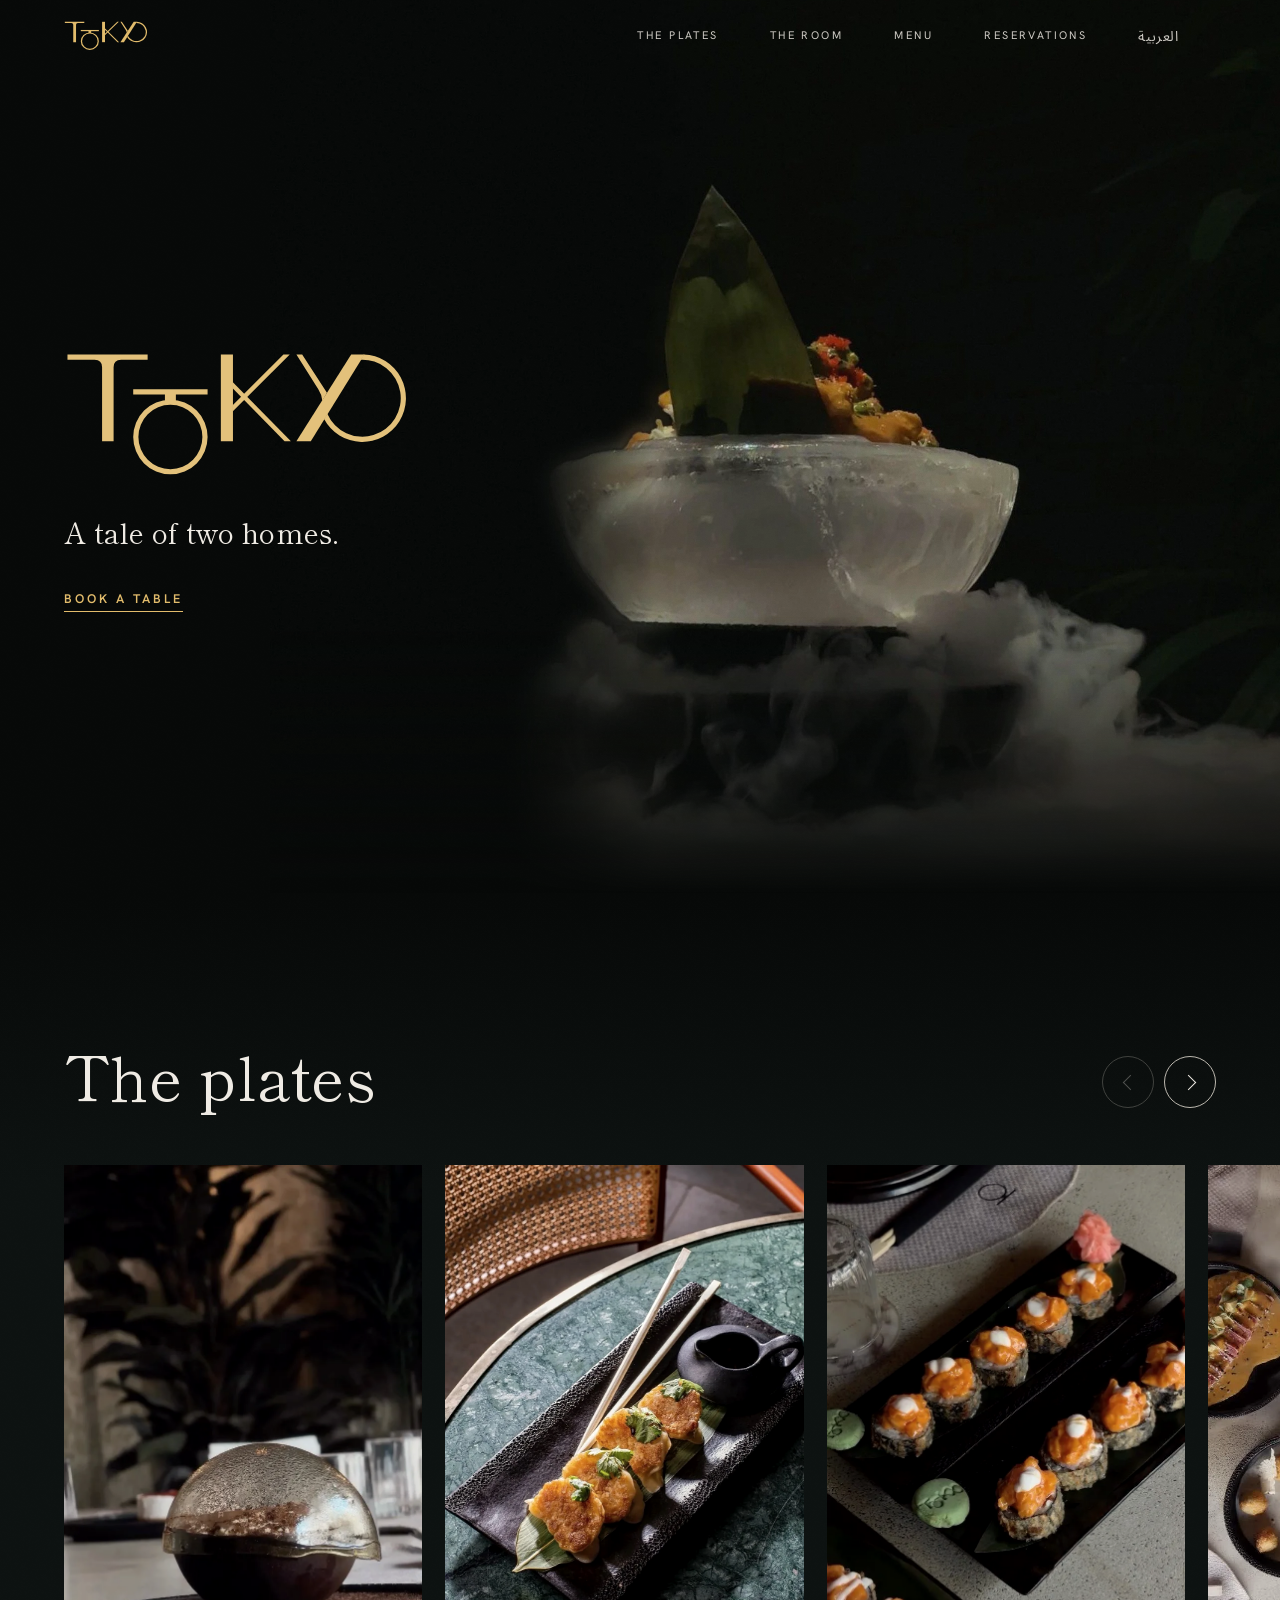
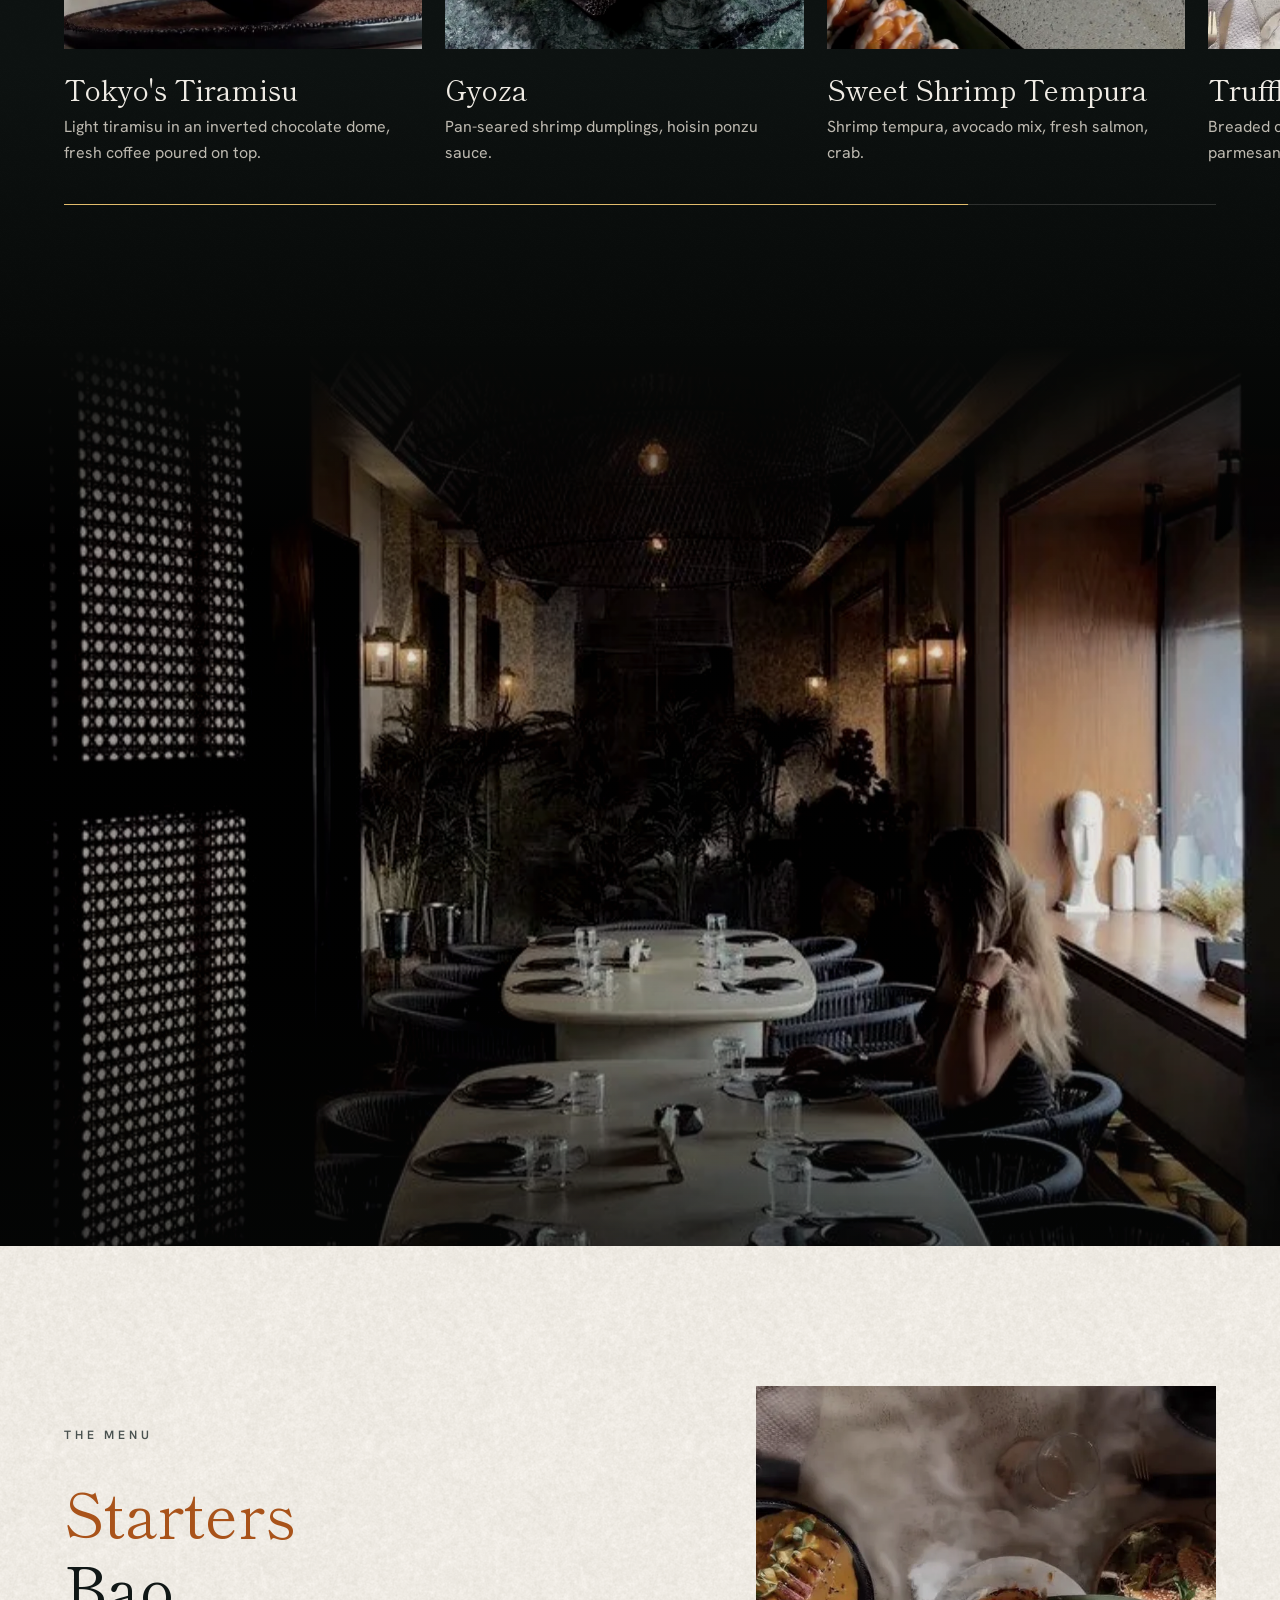
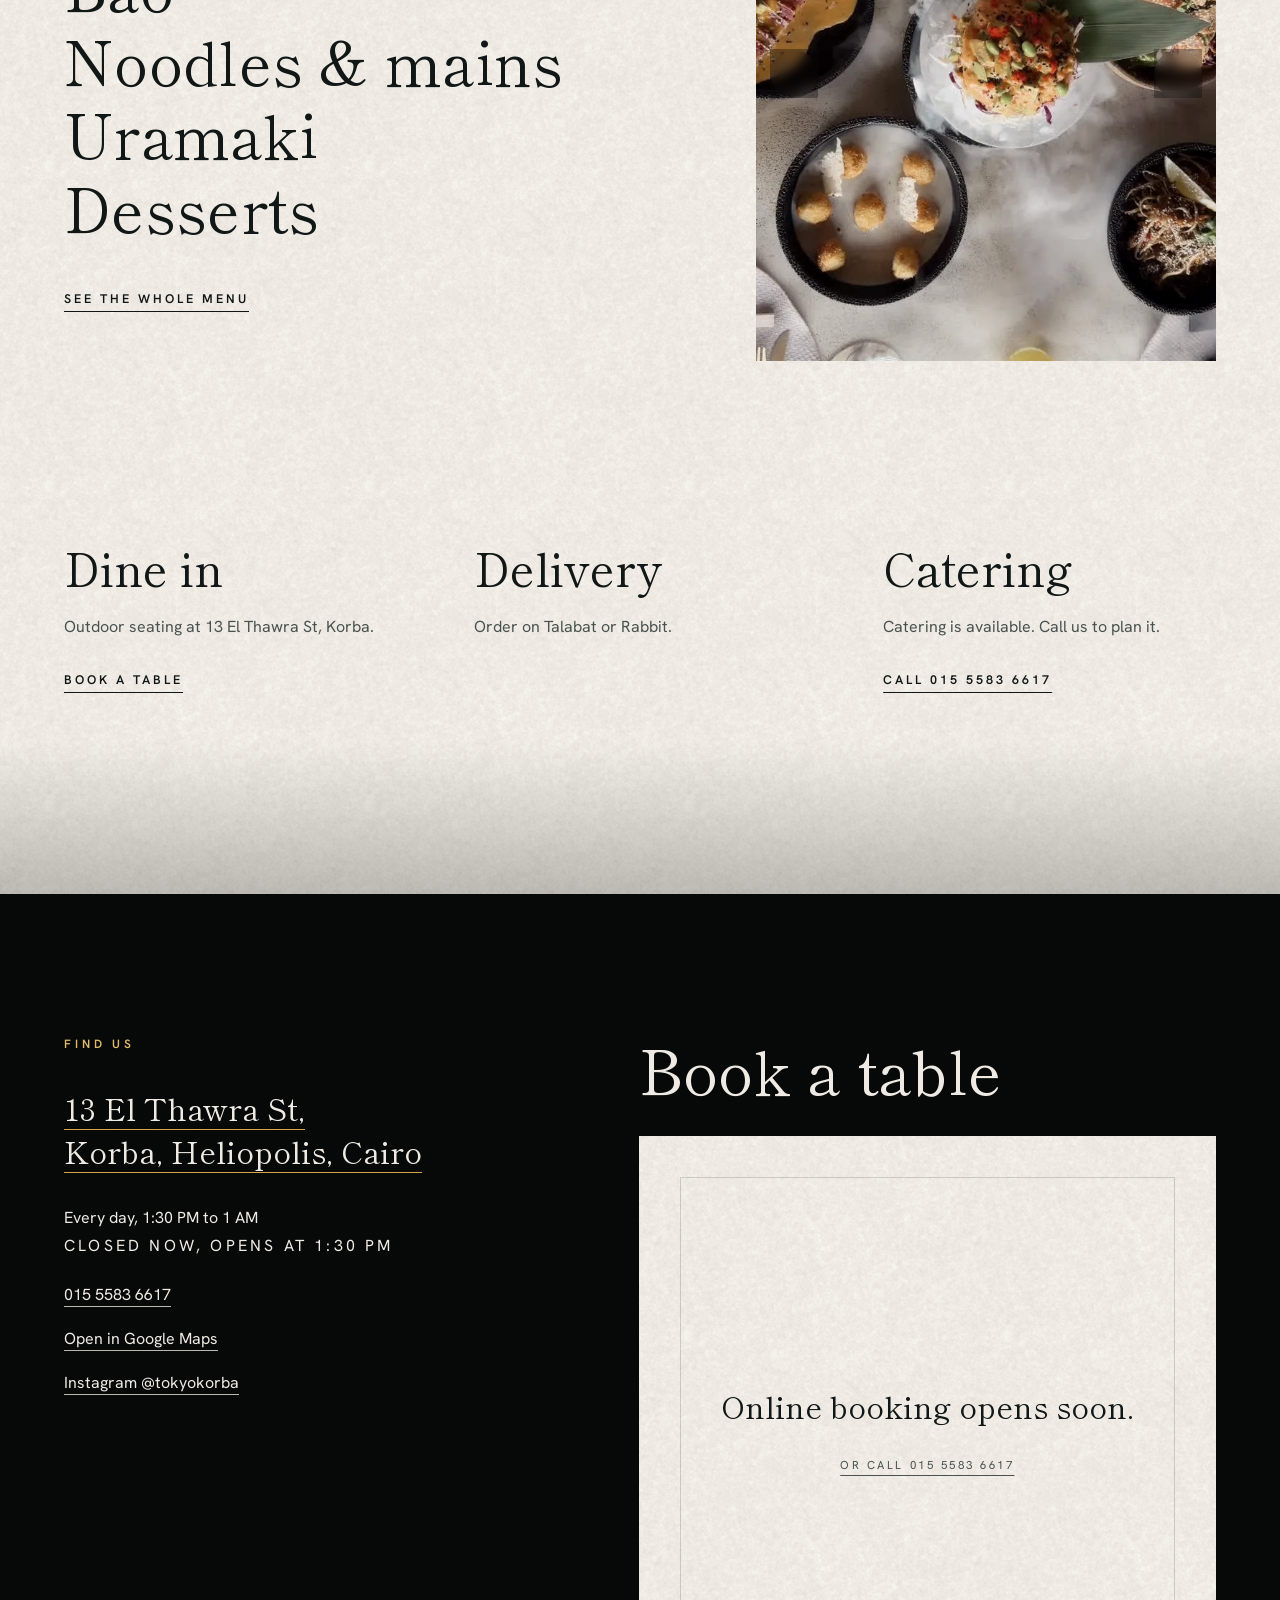
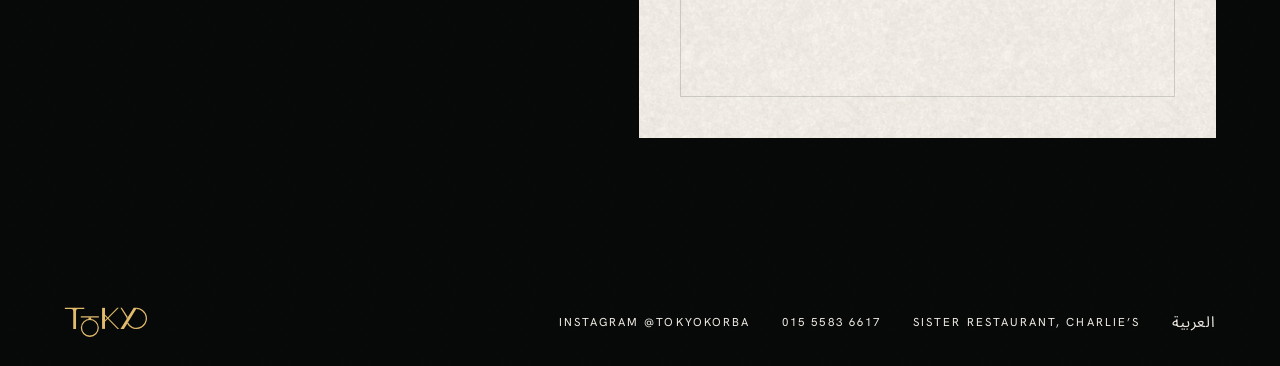
==== index.html @ e49849a8 "Vector logo, arrows on the menu photograph Co-Authored-By: Claude Fable 5.2 <noreply@anthropic.com> " ====
<!doctype html>
<html lang="en">
<head>
<meta charset="utf-8">
<meta name="viewport" content="width=device-width, initial-scale=1, minimum-scale=1">
<title>Tokyo | Modern Japanese fusion in Korba, Heliopolis</title>
<meta name="description" content="Tokyo, modern Japanese fusion on El Thawra Street in Korba, Heliopolis. The plates, the menu and table reservations. Open every day, 1:30 PM to 1 AM.">
<meta name="theme-color" content="#070908">
<meta property="og:type" content="website">
<meta property="og:title" content="Tokyo | Modern Japanese fusion in Korba, Heliopolis">
<meta property="og:description" content="Tokyo, modern Japanese fusion on El Thawra Street in Korba, Heliopolis. The plates, the menu and table reservations. Open every day, 1:30 PM to 1 AM.">
<meta property="og:image" content="https://ahmedfakhr1.github.io/tokyo-preview/img/og.jpg">
<link rel="icon" type="image/png" href="img/icon.png">
<link rel="apple-touch-icon" href="img/apple-touch-icon.png">
<link rel="preload" href="fonts/hanken-grotesk-605034.woff2" as="font" type="font/woff2" crossorigin>
<link rel="preload" href="fonts/shippori-mincho-aade70.woff2" as="font" type="font/woff2" crossorigin>
<link rel="preload" href="fonts/shippori-mincho-f158ff.woff2" as="font" type="font/woff2" crossorigin>
<link rel="preload" href="fonts/noto-sans-arabic-ar.woff2" as="font" type="font/woff2" crossorigin>
<link rel="preload" as="image" href="img/hero.webp" type="image/webp" fetchpriority="high">
<style>html.fl body{opacity:0}body{transition:opacity .25s ease}</style>
<script>(function(){var d=document.documentElement;d.classList.add("js","fl");var done=false;function go(){if(done)return;done=true;d.classList.remove("fl")}document.addEventListener("DOMContentLoaded",function(){if(!document.fonts||!document.fonts.load)return go();Promise.all([document.fonts.load('300 1em "Hanken Grotesk"'),document.fonts.load('600 1em "Hanken Grotesk"'),document.fonts.load('400 1em "Shippori Mincho"')]).then(go,go)});setTimeout(go,1200)})()</script>
<link rel="stylesheet" href="fonts.css?v=9">
<link rel="stylesheet" href="site.css?v=9">
<script src="app.js?v=9" defer></script>
</head>
<body data-open="810" data-close="60">
<a class="skip" href="#main">Skip to content</a>
<div class="js-sentinel" aria-hidden="true" style="position:absolute;top:0;left:0;width:1px;height:48px;pointer-events:none"></div>
<header class="hdr">
<a class="hdr__brand" href="index.html" aria-label="Tokyo, home"><img src="img/logo.svg" width="218" height="80" alt="Tokyo"></a>
<nav class="hdr__nav" aria-label="Main"><a href="#plates">The plates</a><a href="#room">The room</a><a href="menu.html">Menu</a><a href="#reservation">Reservations</a><button class="ar js-ar" type="button" lang="ar" aria-label="Arabic version">العربية</button></nav>
<a class="hdr__book" href="#reservation">Book</a>
<button class="hdr__burger" type="button" aria-label="Open menu" aria-expanded="false" aria-controls="drawer"><i></i><i></i></button>
</header>
<div class="drawer" id="drawer" role="dialog" aria-label="Menu" inert>
<button class="drawer__x" type="button" aria-label="Close menu"></button>
<a href="index.html">Home</a><a href="#plates">The plates</a><a href="#room">The room</a><a href="menu.html">Menu</a><a href="#reservation">Reservations</a>
<button class="ar js-ar" type="button" lang="ar" aria-label="Arabic version">العربية</button>
<div class="drawer__fine"><a href="https://www.instagram.com/tokyokorba/" target="_blank" rel="noopener">Instagram @tokyokorba</a><a href="tel:+201555836617">015 5583 6617</a></div>
</div>
<main id="main">
<section class="hero" aria-label="Tokyo">
<div class="hero__frame"><div class="hero__photo"><img class="hero__img" src="img/hero.webp" width="1540" height="1600" alt="A dish in an ice bowl with a leaf garnish, in a swirl of dry-ice smoke" fetchpriority="high"></div></div>
<div class="hero__copy">
<h1 class="hero__logo"><img src="img/logo.svg" width="600" height="221" alt="Tokyo, modern Japanese fusion in Korba, Heliopolis"></h1>
<p class="hero__line">A tale of two homes.</p>
<a class="link hero__book" href="#reservation">Book a table</a>
</div>
</section>

<section class="plates" id="plates" aria-labelledby="plates-h">
<div class="plates__head">
<div class="rv"><h2 class="title" id="plates-h">The plates</h2></div>
<div class="arrows"><button class="arrow arrow--prev" type="button" aria-label="Previous dishes" aria-controls="plates-track" aria-disabled="true"></button><button class="arrow arrow--next" type="button" aria-label="Next dishes" aria-controls="plates-track" aria-disabled="false"></button></div>
</div>
<ul class="plates__track js-track" id="plates-track" role="list" tabindex="0" aria-label="Dishes, scroll sideways"><li class="plate" style="--i:0"><div class="plate__img"><img src="img/plate-tiramisu.webp" width="720" height="973" alt="Tokyo&#x27;s tiramisu: a glass dome over a dark chocolate sphere, palms behind" loading="lazy" decoding="async"></div><h3 class="plate__n">Tokyo&#x27;s Tiramisu</h3><p class="plate__d">Light tiramisu in an inverted chocolate dome, fresh coffee poured on top.</p></li><li class="plate" style="--i:1"><div class="plate__img"><img src="img/plate-gyoza.webp" width="960" height="1297" alt="Pan-seared shrimp gyoza on a black slate plate over green marble" loading="lazy" decoding="async"></div><h3 class="plate__n">Gyoza</h3><p class="plate__d">Pan-seared shrimp dumplings, hoisin ponzu sauce.</p></li><li class="plate" style="--i:2"><div class="plate__img"><img src="img/plate-rolls.webp" width="720" height="973" alt="Rolls topped with spicy salmon, on long black plates" loading="lazy" decoding="async"></div><h3 class="plate__n">Sweet Shrimp Tempura</h3><p class="plate__d">Shrimp tempura, avocado mix, fresh salmon, crab.</p></li><li class="plate" style="--i:3"><div class="plate__img"><img src="img/plate-table.webp" width="640" height="865" alt="A table seen from above in drifting dry-ice smoke, with a plate of golden cheese balls among the other dishes" loading="lazy" decoding="async"></div><h3 class="plate__n">Truffle Cheese Balls</h3><p class="plate__d">Breaded cheese balls, truffle sauce, crispy parmesan flakes.</p></li></ul>
<div class="plates__progress" aria-hidden="true"><i></i></div>
</section>

<section class="room" id="room" aria-labelledby="room-h">
<h2 class="sr" id="room-h">The room</h2>
<img src="img/room.webp" width="720" height="1280" alt="The Tokyo dining room: a long table under a dark timber ceiling, with a black lattice screen to one side" loading="lazy" decoding="async">
<div class="room__tint"></div>
</section>

<div class="paper sec-paper">
<div class="wrap">
<section class="mindex" aria-labelledby="mi-h">
<div class="mindex__l rv">
<h2 class="label" id="mi-h">The menu</h2>
<ul class="mindex__list js-index"><li><a href="menu.html#starters">Starters</a></li><li><a href="menu.html#bao">Bao</a></li><li><a href="menu.html#noodles">Noodles &amp; mains</a></li><li><a href="menu.html#uramaki">Uramaki</a></li><li><a href="menu.html#desserts">Desserts</a></li></ul>
<a class="link mindex__more" href="menu.html">See the whole menu</a>
</div>
<div class="mindex__photo"><img src="img/idx-starters.webp" width="640" height="800" alt="" loading="lazy" decoding="async" class="is-on"><img src="img/idx-bao.webp" width="860" height="1075" alt="" loading="lazy" decoding="async"><img src="img/idx-noodles.webp" width="720" height="900" alt="" loading="lazy" decoding="async"><img src="img/idx-uramaki.webp" width="720" height="900" alt="" loading="lazy" decoding="async"><img src="img/idx-desserts.webp" width="720" height="900" alt="" loading="lazy" decoding="async"><button class="mindex__arrow mindex__arrow--prev js-idx-prev" type="button" aria-label="Previous menu section"><svg viewBox="0 0 24 24" width="22" height="22" aria-hidden="true"><path d="M14.5 5.5 8 12l6.5 6.5" fill="none" stroke="currentColor" stroke-width="1.3" stroke-linecap="round" stroke-linejoin="round"/></svg></button><button class="mindex__arrow mindex__arrow--next js-idx-next" type="button" aria-label="Next menu section"><svg viewBox="0 0 24 24" width="22" height="22" aria-hidden="true"><path d="M9.5 5.5 16 12l-6.5 6.5" fill="none" stroke="currentColor" stroke-width="1.3" stroke-linecap="round" stroke-linejoin="round"/></svg></button></div>
</section>

<section class="ways" aria-labelledby="ways-h">
<h2 class="sr" id="ways-h">Dine in, delivery and catering</h2>
<div class="way rv"><h3>Dine in</h3><p>Outdoor seating at 13 El Thawra St, Korba.</p><a class="link" href="#reservation">Book a table</a></div>
<div class="way rv" style="--d:.12s"><h3>Delivery</h3><p>Order on Talabat or Rabbit.</p></div>
<div class="way rv" style="--d:.24s"><h3>Catering</h3><p>Catering is available. Call us to plan it.</p><a class="link" href="tel:+201555836617">Call 015 5583 6617</a></div>
</section>
</div>
</div>

<section class="book" aria-label="Find us and book a table">
<div class="wrap book__in">
<div class="find rv">
<h2 class="label label--gold">Find us</h2>
<a class="find__addr" href="https://www.google.com/maps/search/?api=1&query=Tokyo+Restaurant+13+El+Thawra+St+Korba+Heliopolis" target="_blank" rel="noopener">13 El Thawra St,<br>Korba, Heliopolis, Cairo</a>
<div class="find__lines">
<p>Every day, 1:30 PM to 1 AM</p>
<p class="status js-status" data-open-text="Open now, until 1 AM" data-closed-text="Closed now, opens at 1:30 PM"></p>
<a href="tel:+201555836617">015 5583 6617</a>
<a href="https://www.google.com/maps/search/?api=1&query=Tokyo+Restaurant+13+El+Thawra+St+Korba+Heliopolis" target="_blank" rel="noopener">Open in Google Maps</a>
<a href="https://www.instagram.com/tokyokorba/" target="_blank" rel="noopener">Instagram @tokyokorba</a>
</div>
</div>
<div class="bookcol" id="reservation">
<h2 class="title rv">Book a table</h2>
<div class="resv paper" data-resv>
<div class="resv__embed" data-resv-embed>
<!-- Reservation form: the form's embed snippet can be pasted here. -->
</div>
<div class="resv__soon">
<p class="resv__soon-t">Online booking opens soon.</p>
<a class="resv__call" href="tel:+201555836617">Or call 015 5583 6617</a>
</div>
</div>
<p class="resv__alt"><a href="tel:+201555836617">Call 015 5583 6617</a></p>
</div>
</div>
</section>

</main>
<footer class="ftr">
<div class="ftr__in">
<a class="ftr__brand" href="index.html" aria-label="Tokyo, home"><img src="img/logo.svg" width="218" height="80" alt="Tokyo" loading="lazy"></a>
<div class="ftr__m">
<a href="https://www.instagram.com/tokyokorba/" target="_blank" rel="noopener">Instagram @tokyokorba</a>
<a href="tel:+201555836617">015 5583 6617</a>
<a href="https://ahmedfakhr1.github.io/charlies-preview/" target="_blank" rel="noopener">Sister restaurant, Charlie&rsquo;s</a>
<button class="ar js-ar" type="button" lang="ar" aria-label="Arabic version">العربية</button>
</div>
</div>
</footer>
<div class="toast" role="status" aria-live="polite">Arabic version coming soon.</div>
</body>
</html>
---- fonts.css ----
@font-face {
  font-family: 'Hanken Grotesk';
  font-style: normal;
  font-weight: 300;
  font-display: block;
  src: url(fonts/hanken-grotesk-605034.woff2) format('woff2');
  unicode-range: U+0000-00FF, U+0131, U+0152-0153, U+02BB-02BC, U+02C6, U+02DA, U+02DC, U+0304, U+0308, U+0329, U+2000-206F, U+20AC, U+2122, U+2191, U+2193, U+2212, U+2215, U+FEFF, U+FFFD;
}
@font-face {
  font-family: 'Hanken Grotesk';
  font-style: normal;
  font-weight: 400;
  font-display: block;
  src: url(fonts/hanken-grotesk-605034.woff2) format('woff2');
  unicode-range: U+0000-00FF, U+0131, U+0152-0153, U+02BB-02BC, U+02C6, U+02DA, U+02DC, U+0304, U+0308, U+0329, U+2000-206F, U+20AC, U+2122, U+2191, U+2193, U+2212, U+2215, U+FEFF, U+FFFD;
}
@font-face {
  font-family: 'Hanken Grotesk';
  font-style: normal;
  font-weight: 600;
  font-display: block;
  src: url(fonts/hanken-grotesk-605034.woff2) format('woff2');
  unicode-range: U+0000-00FF, U+0131, U+0152-0153, U+02BB-02BC, U+02C6, U+02DA, U+02DC, U+0304, U+0308, U+0329, U+2000-206F, U+20AC, U+2122, U+2191, U+2193, U+2212, U+2215, U+FEFF, U+FFFD;
}
@font-face {
  font-family: 'Shippori Mincho';
  font-style: normal;
  font-weight: 400;
  font-display: block;
  src: url(fonts/shippori-mincho-aade70.woff2) format('woff2');
  unicode-range: U+0000-00FF, U+0131, U+0152-0153, U+02BB-02BC, U+02C6, U+02DA, U+02DC, U+0304, U+0308, U+0329, U+2000-206F, U+20AC, U+2122, U+2191, U+2193, U+2212, U+2215, U+FEFF, U+FFFD;
}
@font-face {
  font-family: 'Shippori Mincho';
  font-style: normal;
  font-weight: 500;
  font-display: block;
  src: url(fonts/shippori-mincho-f158ff.woff2) format('woff2');
  unicode-range: U+0000-00FF, U+0131, U+0152-0153, U+02BB-02BC, U+02C6, U+02DA, U+02DC, U+0304, U+0308, U+0329, U+2000-206F, U+20AC, U+2122, U+2191, U+2193, U+2212, U+2215, U+FEFF, U+FFFD;
}
@font-face {
  font-family: 'Noto Sans Arabic';
  font-style: normal;
  font-weight: 400;
  font-display: block;
  src: url(fonts/noto-sans-arabic-ar.woff2) format('woff2');
  unicode-range: U+0600-06FF;
}
---- site.css ----
/* Tokyo: night, gold, timber and rice paper. Hanken Grotesk in small tracked caps for labels, Shippori Mincho for names and titles. */
:root {
  --night: #070908;
  --timber: #0D1211;
  --panel: #151D1C;
  --gold: #D5A348;
  --gold-l: #E2BC6C;
  --gold-deep: #7A5818;
  --paper: #EFEBE4;
  --ink: #101716;
  --ink-2: #4A5250;
  --ember: #A9531A;
  --cream: #EFEBE4;
  --cream-2: #BDB9B0;
  --sans: 'Hanken Grotesk', 'Helvetica Neue', Arial, sans-serif;
  --serif: 'Shippori Mincho', 'Hiragino Mincho ProN', 'Yu Mincho', Georgia, serif;
  --hdr: 72px;
  --gut: clamp(20px, 5vw, 72px);
  --edge: max(var(--gut), calc((100vw - 1560px) / 2)); /* one left and right edge for every section, centred on very wide screens */
  --ease: cubic-bezier(.22, .61, .36, 1);
  --z-sticky: 20;
  --z-hdr: 50;
  --z-drawer: 60;
  --z-toast: 70;
}

*, *::before, *::after { box-sizing: border-box; }
html { -webkit-text-size-adjust: 100%; scroll-behavior: smooth; background: var(--night); }
body {
  margin: 0; min-width: 320px; background: var(--night); color: var(--cream);
  font: 400 16px/1.6 var(--sans); overflow-x: clip; -webkit-font-smoothing: antialiased;
}
img { display: block; max-width: 100%; height: auto; }
a { color: inherit; text-decoration: none; }
button { font: inherit; color: inherit; background: none; border: 0; padding: 0; cursor: pointer; }
h1, h2, h3, h4, p, ul, address { margin: 0; padding: 0; font-style: normal; }
ul { list-style: none; }
:focus-visible { outline: 2px solid currentColor; outline-offset: 5px; }
.sr { position: absolute; width: 1px; height: 1px; margin: -1px; padding: 0; overflow: hidden; clip: rect(0 0 0 0); white-space: nowrap; border: 0; }
.skip { position: absolute; left: 16px; top: -80px; z-index: 100; background: var(--gold); color: var(--night); padding: 12px 18px; font-weight: 600; letter-spacing: .1em; }
.skip:focus { top: 12px; }
html.fl body { opacity: 0; }
body { transition: opacity .25s ease; }
.wrap { width: calc(100% - 2 * var(--edge)); margin-inline: auto; }

/* ---------- shared type ---------- */
.label { font: 600 12px/1.5 var(--sans); letter-spacing: .32em; text-transform: uppercase; }
.label--gold { color: var(--gold-l); }
.title { font: 400 clamp(38px, 4.8vw, 72px)/1.1 var(--serif); letter-spacing: .005em; text-wrap: balance; }
.lede { font-size: 17px; line-height: 1.7; max-width: 30em; text-wrap: pretty; }
.paper { background: var(--paper) url(img/paper.webp) repeat; background-size: 320px 320px; color: var(--ink); }
.paper :focus-visible { outline-color: var(--ink); }
.link { display: inline-flex; align-items: center; min-height: 44px; font-size: 12.5px; font-weight: 600; letter-spacing: .24em; text-transform: uppercase; text-decoration: underline; text-decoration-thickness: 1px; text-underline-offset: 8px; text-decoration-color: currentColor; transition: color .3s var(--ease); }
.status { margin-top: 14px; font-size: 12px; letter-spacing: .2em; text-transform: uppercase; color: var(--cream-2); }
.status.is-open::before { content: ""; display: inline-block; width: 7px; height: 7px; margin-right: 10px; border-radius: 50%; background: var(--gold); vertical-align: 1px; }

/* ---------- header ---------- */
.hdr {
  position: fixed; inset: 0 0 auto 0; z-index: var(--z-hdr); height: var(--hdr);
  display: grid; grid-template-columns: auto 1fr auto auto; align-items: center; column-gap: 6px; padding-inline: var(--edge);
  background: transparent; transition: background-color .4s var(--ease);
}
.hdr.is-solid, .hdr--static, html:not(.js) .hdr { background: var(--night); }
.hdr__brand { grid-column: 1; visibility: hidden; opacity: 0; transition: opacity .4s var(--ease), visibility 0s .4s; padding: 8px 0; }
.hdr.is-solid .hdr__brand, .hdr--static .hdr__brand, html:not(.js) .hdr__brand { visibility: visible; opacity: 1; transition: opacity .4s var(--ease); }
.hdr__brand img { width: 84px; height: auto; }
.hdr__nav { grid-column: 2; justify-self: end; display: none; align-items: center; }
.hdr__nav a, .ar {
  display: inline-flex; align-items: center; min-height: 44px; padding: 0 clamp(14px, 2vw, 30px);
  font-size: 11px; font-weight: 400; letter-spacing: .22em; text-transform: uppercase; color: var(--cream); opacity: .85;
  transition: color .3s var(--ease), opacity .3s var(--ease);
}
.hdr__nav a[aria-current="page"] { opacity: 1; color: var(--gold-l); }
.ar { font-family: 'Hanken Grotesk', 'Noto Sans Arabic', sans-serif; letter-spacing: .04em; font-size: 14px; text-transform: none; }
.hdr__book {
  grid-column: 3; display: inline-flex; align-items: center; min-height: 48px; padding: 0 12px;
  font-size: 11px; font-weight: 600; letter-spacing: .24em; text-transform: uppercase; color: var(--gold-l);
}
.hdr__burger { grid-column: 4; width: 48px; height: 48px; margin-right: -12px; display: grid; place-content: center; gap: 7px; }
.hdr__burger i { display: block; width: 24px; height: 1px; background: var(--cream); }
@media (hover: hover) and (pointer: fine) {
  .hdr__nav a:hover, .ar:hover, .hdr__book:hover { color: var(--gold-l); opacity: 1; }
}
@media (min-width: 1024px) {
  .hdr__nav { display: flex; }
  .hdr__book, .hdr__burger { display: none; }
}

.drawer {
  position: fixed; inset: 0; z-index: var(--z-drawer); background: var(--night); display: flex; flex-direction: column; align-items: flex-start; justify-content: center;
  gap: 2px; padding: 80px var(--gut) 40px; visibility: hidden; opacity: 0; transition: opacity .4s var(--ease), visibility 0s .4s; overflow-y: auto;
}
.drawer.is-open { visibility: visible; opacity: 1; transition: opacity .4s var(--ease); }
.drawer a, .drawer .ar { min-height: 56px; padding: 0; display: flex; align-items: center; font: 400 clamp(30px, 8vw, 44px)/1.2 var(--serif); letter-spacing: 0; text-transform: none; opacity: 1; }
.drawer .ar { font: 400 22px/1.2 'Hanken Grotesk', 'Noto Sans Arabic', sans-serif; margin-top: 14px; color: var(--cream-2); }
.drawer__x { position: absolute; top: 12px; right: calc(var(--gut) - 12px); width: 48px; height: 48px; }
.drawer__x::before, .drawer__x::after { content: ""; position: absolute; left: 12px; top: 23px; width: 24px; height: 1px; background: var(--cream); transform: rotate(45deg); }
.drawer__x::after { transform: rotate(-45deg); }
.drawer__fine { margin-top: 30px; display: flex; flex-direction: column; align-items: flex-start; gap: 0; }
.drawer .drawer__fine a { min-height: 44px; font: 400 12px/1.4 var(--sans); letter-spacing: .2em; text-transform: uppercase; color: var(--cream-2); }

/* ---------- hero: a black column for the logo, the ice bowl bleeding off the right edge ---------- */
.hero { position: relative; height: 100vh; height: 100svh; min-height: 620px; max-height: 1300px; background: var(--night); overflow: hidden; isolation: isolate; display: grid; grid-template-columns: minmax(0, 42%) 1fr; }
.hero__frame { position: absolute; inset: 0; }
.hero__photo {
  position: absolute; top: -16%; right: -5vw; height: 124%; aspect-ratio: 1540 / 1600;
  -webkit-mask-image: linear-gradient(to bottom, #000 0, #000 68%, transparent 93%);
  mask-image: linear-gradient(to bottom, #000 0, #000 68%, transparent 93%);
  opacity: 0; animation: fadein 2.4s .1s var(--ease) forwards;
}
.hero__img { width: 100%; height: 100%; object-fit: cover; transform-origin: 52% 64%; animation: drift 22s ease-in-out infinite alternate; }
.hero__copy { position: relative; z-index: 2; grid-column: 1; align-self: center; padding: var(--hdr) 0 0 var(--edge); }
.hero__logo { width: clamp(240px, 27vw, 410px); opacity: 0; animation: rise 1.8s .5s var(--ease) forwards; }
.hero__logo img { width: 100%; height: auto; }
.hero__line { margin-top: clamp(22px, 2.6vw, 34px); font: 400 clamp(22px, 2.2vw, 32px)/1.4 var(--serif); letter-spacing: .01em; color: var(--cream); opacity: 0; animation: rise 1.8s .9s var(--ease) forwards; }
.hero__book { margin-top: clamp(14px, 2vw, 26px); color: var(--gold-l); opacity: 0; animation: rise 1.6s 1.3s var(--ease) forwards; }
@media (hover: hover) and (pointer: fine) { .hero__book:hover { color: var(--cream); } .paper .link:hover { color: var(--ember); } }
@keyframes fadein { to { opacity: 1; } }
@keyframes rise { from { opacity: 0; transform: translateY(12px); } to { opacity: 1; transform: none; } }
@keyframes drift { from { transform: scale(1); } to { transform: scale(1.045); } }
@media (max-width: 899.98px) {
  .hero { height: auto; min-height: 100svh; max-height: none; display: flex; flex-direction: column; }
  .hero__frame { position: relative; inset: auto; flex: none; height: 64svh; min-height: 360px; overflow: hidden;
    -webkit-mask-image: linear-gradient(to bottom, #000 0, #000 76%, transparent 100%); mask-image: linear-gradient(to bottom, #000 0, #000 76%, transparent 100%); }
  .hero__photo { top: -12%; right: auto; left: 50%; height: 132%; transform: translateX(-47%); -webkit-mask-image: none; mask-image: none; }
  .hero__copy { padding: 0 var(--gut) clamp(48px, 9svh, 80px); }
  .hero__logo { width: min(64%, 300px); }
}

/* ---------- the plates ---------- */
.plates { background: var(--timber); padding: clamp(88px, 11vw, 168px) 0 clamp(88px, 11vw, 160px); scroll-margin-top: 0; }
.plates__head { display: flex; align-items: flex-end; justify-content: space-between; gap: 24px; padding-inline: var(--edge); margin-bottom: clamp(32px, 4.4vw, 64px); }
.plates__head .lede { margin-top: 18px; color: var(--cream-2); }
.arrows { display: none; gap: 10px; }
.arrows.is-off { display: none !important; }
.arrow { width: 52px; height: 52px; border: 1px solid var(--cream-2); border-radius: 50%; display: grid; place-items: center; transition: border-color .3s var(--ease), opacity .3s var(--ease); }
.arrow::before { content: ""; width: 11px; height: 11px; border-top: 1px solid var(--cream); border-right: 1px solid var(--cream); transform: translateX(-2px) rotate(45deg); }
.arrow--prev::before { transform: translateX(2px) rotate(-135deg); }
.arrow[aria-disabled="true"] { opacity: .3; cursor: default; }
@media (hover: hover) and (pointer: fine) and (min-width: 900px) { .arrows { display: flex; } .arrow:not([aria-disabled="true"]):hover { border-color: var(--gold-l); } }
.plates__track {
  display: flex; gap: clamp(14px, 1.8vw, 28px); overflow-x: auto; scroll-snap-type: x mandatory; padding: 0 var(--edge); scroll-padding-inline: var(--edge);
  scrollbar-width: none; -webkit-overflow-scrolling: touch; overscroll-behavior-x: contain;
}
.plates__track::-webkit-scrollbar { display: none; }
.plate { flex: 0 0 clamp(250px, 28vw, 420px); scroll-snap-align: start; }
.plate__img { aspect-ratio: 0.74; overflow: hidden; background: var(--panel); }
.plate__img img { width: 100%; height: 100%; object-fit: cover; transition: transform 1.6s var(--ease); }
@media (hover: hover) and (pointer: fine) { .plate:hover .plate__img img { transform: scale(1.035); } }
.plate__n { margin-top: 22px; font: 400 clamp(24px, 2.2vw, 30px)/1.25 var(--serif); }
.plate__d { margin-top: 8px; max-width: 24em; font-size: 16px; line-height: 1.6; color: var(--cream-2); }

/* ---------- the room ---------- */
.room { position: relative; height: clamp(560px, 100svh, 1000px); overflow: hidden; background: var(--night); isolation: isolate; }
.room img { position: absolute; inset: 0; width: 100%; height: 100%; object-fit: cover; object-position: 50% 58%; }
.room__tint { position: absolute; inset: 0; z-index: 1; background: linear-gradient(to top, rgba(7, 9, 8, .78) 0, rgba(7, 9, 8, .12) 46%, rgba(7, 9, 8, .12) 100%); }
.room__cap { position: absolute; z-index: 2; left: var(--edge); right: var(--edge); bottom: clamp(36px, 6vw, 84px); max-width: 560px; }
.room__cap .title { font-size: clamp(30px, 3.4vw, 50px); line-height: 1.18; }
.room__cap .status { margin-top: 16px; color: var(--cream); }

/* ---------- menu index and three ways, on paper ---------- */
.sec-paper { padding: clamp(88px, 11vw, 170px) 0; }
.mindex { display: grid; grid-template-columns: minmax(0, 1fr) minmax(0, .78fr); gap: clamp(40px, 8vw, 140px); align-items: center; }
.mindex .label { color: var(--ink-2); margin-bottom: clamp(18px, 2.4vw, 32px); }
.mindex__list a { display: flex; align-items: center; min-height: 52px; padding: 2px 0; font: 400 clamp(34px, 4.7vw, 70px)/1.16 var(--serif); letter-spacing: .005em; transition: color .4s var(--ease), opacity .4s var(--ease); }
.mindex__list a:focus-visible { outline-offset: 0; }
.mindex__more { margin-top: clamp(20px, 2.6vw, 36px); color: var(--ink); }
.mindex__photo { position: relative; aspect-ratio: 4 / 5; overflow: hidden; background: var(--panel); }
.mindex__photo img { position: absolute; inset: 0; width: 100%; height: 100%; object-fit: cover; opacity: 0; transition: opacity .9s var(--ease); }
.mindex__photo img.is-on { opacity: 1; }
.mindex__list a.is-on { color: var(--gold-deep); }
@media (hover: hover) and (pointer: fine) {
  .mindex__list:hover a:not(.is-on), .mindex__list:focus-within a:not(.is-on) { opacity: .55; }
}
@media (hover: none) { .mindex__photo img:not(:first-child) { display: none; } .mindex__list a.is-on { color: inherit; } }
.ways { display: grid; grid-template-columns: repeat(3, minmax(0, 1fr)); gap: clamp(32px, 6vw, 100px); margin-top: clamp(88px, 11vw, 160px); }
.way:nth-of-type(2) { margin-top: 40px; }
.way:nth-of-type(3) { margin-top: 80px; }
.way h3 { font: 400 clamp(28px, 2.8vw, 40px)/1.2 var(--serif); margin-bottom: 14px; }
.way p { font-size: 16px; line-height: 1.65; color: var(--ink-2); max-width: 24em; }
.way .link { margin-top: 10px; color: var(--ink); }
@media (max-width: 899.98px) {
  .mindex { grid-template-columns: 1fr; gap: 32px; }
  .mindex__photo { order: -1; aspect-ratio: 4 / 3.2; }
  .ways { grid-template-columns: 1fr; gap: 40px; margin-top: 72px; }
  .way:nth-of-type(n) { margin-top: 0; }
}

/* ---------- find us + book a table ---------- */
.book { background: var(--night); padding: clamp(88px, 11vw, 168px) 0; }
.book__in { display: grid; grid-template-columns: minmax(0, .9fr) minmax(0, 1.1fr); gap: clamp(40px, 8vw, 130px); align-items: start; }
.find .label { margin-bottom: clamp(22px, 2.6vw, 34px); }
.find__addr { display: inline-block; font: 400 clamp(24px, 2.4vw, 32px)/1.4 var(--serif); text-decoration: underline; text-decoration-thickness: 1px; text-underline-offset: 8px; text-decoration-color: var(--gold); transition: color .3s var(--ease); }
.find__lines { margin-top: clamp(22px, 2.6vw, 34px); display: flex; flex-direction: column; align-items: flex-start; }
.find__lines p { font-size: 16px; line-height: 1.6; color: var(--cream); }
.find__lines .status { margin-top: 2px; margin-bottom: 14px; }
.find__lines a { display: inline-flex; align-items: center; min-height: 44px; font-size: 16px; color: var(--cream); text-decoration: underline; text-decoration-thickness: 1px; text-underline-offset: 6px; text-decoration-color: var(--cream-2); transition: color .3s var(--ease); }
@media (hover: hover) and (pointer: fine) { .find__addr:hover, .find__lines a:hover { color: var(--gold-l); } }
.bookcol { scroll-margin-top: 96px; }
.bookcol > .title { margin-bottom: clamp(22px, 2.6vw, 36px); }
.resv { padding: clamp(26px, 3.2vw, 52px); }
.resv__fallback .lede { color: var(--ink); max-width: 26em; }
.resv__btns { display: flex; flex-wrap: wrap; gap: 12px; margin-top: 28px; }
.btn {
  display: inline-flex; align-items: center; justify-content: center; min-height: 54px; min-width: 180px; padding: 0 28px 0 calc(28px + .24em);
  font-size: 12.5px; font-weight: 600; letter-spacing: .24em; text-transform: uppercase; border: 1px solid var(--ink); color: var(--ink);
  transition: background-color .3s var(--ease), color .3s var(--ease), border-color .3s var(--ease);
}
.btn--solid { background: var(--ink); color: var(--paper); }
.btn:active { transform: scale(.98); }
@media (hover: hover) and (pointer: fine) {
  .btn:hover { background: var(--ink); color: var(--paper); }
  .btn--solid:hover { background: var(--ember); border-color: var(--ember); color: var(--paper); }
}
.resv__embed { display: none; }
.resv.has-form { padding: 0; overflow: hidden; }
.resv.has-form .resv__embed { display: block; }
.resv.has-form .resv__fallback { display: none; }
.resv__frame { display: block; width: 100%; min-height: 780px; height: 780px; border: 0; background: transparent; }
.resv__embed > :not(iframe) { max-width: 100%; }
.resv__alt { display: none; padding: 6px 20px 18px; font-size: 11.5px; letter-spacing: .2em; text-transform: uppercase; color: var(--ink-2); }
.resv.has-form .resv__alt { display: block; }
.resv__alt a { display: inline-flex; align-items: center; min-height: 44px; padding: 0 16px 0 0; text-decoration: underline; text-underline-offset: 5px; color: var(--ink); }
@media (max-width: 899.98px) {
  .book__in { grid-template-columns: 1fr; gap: 56px; }
  .resv__frame { min-height: 840px; height: 840px; }
  .btn { width: 100%; max-width: 360px; }
}

/* ---------- footer: one slim row ---------- */
.ftr { background: var(--timber); padding: 22px 0; }
.ftr__in { width: calc(100% - 2 * var(--edge)); margin-inline: auto; display: flex; flex-wrap: wrap; align-items: center; justify-content: space-between; gap: 6px 36px; font-size: 11.5px; letter-spacing: .18em; text-transform: uppercase; color: var(--cream-2); }
.ftr__brand { display: inline-flex; align-items: center; min-height: 48px; }
.ftr__brand img { width: 84px; height: auto; }
.ftr__m { display: flex; flex-wrap: wrap; align-items: center; gap: 0 32px; }
.ftr a, .ftr .ar { display: inline-flex; align-items: center; min-height: 44px; color: var(--cream); opacity: 1; padding: 0; }
.ftr .ar { font-size: 15px; min-width: 44px; }
@media (hover: hover) and (pointer: fine) { .ftr a:hover, .ftr .ar:hover { color: var(--gold-l); } }
@media (max-width: 899.98px) {
  .ftr { padding: 32px 0 36px; }
  .ftr__in { flex-direction: column; align-items: flex-start; gap: 6px; }
  .ftr__m { flex-direction: column; align-items: flex-start; gap: 0; }
}

/* ---------- menu page ---------- */
.mtitle { background: var(--night); padding: calc(var(--hdr) + clamp(40px, 7vw, 100px)) 0 clamp(40px, 5vw, 76px); }
.mtitle__in { display: flex; align-items: flex-end; justify-content: space-between; gap: 16px 24px; }
.mtitle h1 { font: 400 clamp(54px, 11vw, 168px)/.95 var(--serif); letter-spacing: -.005em; }
.mtitle__mark { width: clamp(84px, 14vw, 220px); max-width: 38%; height: auto; margin-bottom: clamp(6px, 1vw, 16px); }
.mbody { padding: clamp(56px, 7vw, 104px) 0 clamp(88px, 10vw, 150px); }
.mbody__in { display: grid; grid-template-columns: 210px minmax(0, 1fr); gap: clamp(40px, 7vw, 112px); align-items: start; }
.mnav { position: sticky; top: calc(var(--hdr) + 28px); display: flex; flex-direction: column; align-self: start; }
.mnav a { display: flex; align-items: center; min-height: 46px; font-size: 12px; letter-spacing: .24em; text-transform: uppercase; color: var(--ink-2); transition: color .3s var(--ease); }
.mnav a[aria-current="true"] { color: var(--ink); font-weight: 600; }
@media (hover: hover) and (pointer: fine) { .mnav a:hover { color: var(--ember); } .mnav a[aria-current="true"]:hover { color: var(--ink); } }
.mnote { font-size: 12px; letter-spacing: .18em; text-transform: uppercase; color: var(--ink-2); line-height: 1.9; margin-bottom: clamp(36px, 5vw, 64px); }
.msec { scroll-margin-top: calc(var(--hdr) + 24px); }
.msec + .msec { margin-top: clamp(72px, 9vw, 128px); }
.msec h2 { font: 400 clamp(42px, 5.2vw, 76px)/1.08 var(--serif); margin-bottom: clamp(28px, 4vw, 52px); }
.mgroup + .mgroup { margin-top: clamp(40px, 5vw, 64px); }
.mgroup__t { font: 400 clamp(22px, 2.2vw, 28px)/1.4 var(--serif); color: var(--gold-deep); margin-bottom: clamp(20px, 2.6vw, 30px); }
.msec__n { font-size: 12px; letter-spacing: .16em; text-transform: uppercase; color: var(--ink-2); margin: -16px 0 clamp(20px, 2.6vw, 32px); }
.mlist { columns: 2; column-gap: clamp(36px, 5vw, 72px); }
.mi { break-inside: avoid; padding: 0 0 clamp(22px, 2.4vw, 30px); font-size: 16px; display: grid; grid-template-columns: minmax(0, 1fr) auto; column-gap: 20px; align-items: start; }
.mi__n { grid-column: 1; grid-row: 1; font: 400 clamp(20px, 1.7vw, 23px)/1.3 var(--serif); }
.mi__p { grid-column: 2; grid-row: 1 / span 2; font-size: .95em; font-weight: 400; letter-spacing: .08em; font-variant-numeric: tabular-nums; line-height: 1.5; padding-top: .2em; }
.mi__p--two { display: flex; gap: 18px; }
.mi__p--two span { display: flex; flex-direction: column; align-items: flex-end; line-height: 1.35; }
.mi__p--two small { font-size: .66em; letter-spacing: .16em; text-transform: uppercase; color: var(--ink-2); }
.mi__d { grid-column: 1; grid-row: 2; display: block; margin-top: 4px; max-width: 34em; color: var(--ink-2); font-size: .95em; line-height: 1.55; }
.mcta { margin-top: clamp(56px, 7vw, 96px); display: flex; flex-wrap: wrap; gap: 12px; }
@media (max-width: 1099.98px) { .mlist { columns: 1; } }
@media (max-width: 899.98px) {
  .mbody__in { display: block; }
  .mnav {
    position: sticky; top: var(--hdr); z-index: var(--z-sticky); flex-direction: row; gap: 4px; overflow-x: auto; scrollbar-width: none; margin: 0 calc(-1 * var(--gut)) 36px; padding: 0 var(--gut);
    background: var(--paper) url(img/paper.webp) repeat; background-size: 320px 320px;
  }
  .mnav::-webkit-scrollbar { display: none; }
  .mnav a { flex: none; padding: 0 14px 0 0; min-height: 52px; }
  .msec { scroll-margin-top: calc(var(--hdr) + 64px); }
}

/* ---------- reservations page ---------- */
.rpage { display: grid; grid-template-columns: clamp(140px, 16vw, 260px) minmax(0, 1fr); min-height: 100svh; padding-top: var(--hdr); background: var(--night); }
.rpage__strip { position: relative; background: var(--panel); }
.rpage__strip img { position: absolute; inset: 0; width: 100%; height: 100%; object-fit: cover; object-position: 36% 50%; }
.rpage .book { display: flex; align-items: center; padding: clamp(48px, 6vw, 96px) 0 clamp(72px, 9vw, 130px); }
@media (max-width: 899.98px) {
  .rpage { display: block; }
  .rpage__strip { display: none; }
  .rpage .book { padding-top: 56px; display: block; }
  .rpage .book__in { display: flex; flex-direction: column; }
  .rpage .bookcol { order: -1; }
}

/* ---------- toast ---------- */
.toast {
  position: fixed; left: 50%; bottom: 28px; z-index: var(--z-toast); transform: translate(-50%, 16px); opacity: 0; pointer-events: none;
  background: var(--cream); color: var(--ink); padding: 14px 24px; font-size: 12.5px; font-weight: 600; letter-spacing: .14em; text-transform: uppercase; white-space: nowrap;
  transition: opacity .35s var(--ease), transform .35s var(--ease);
}
.toast.is-on { opacity: 1; transform: translate(-50%, 0); }
@media (max-width: 420px) { .toast { white-space: normal; text-align: center; width: calc(100% - 40px); } }

/* ---------- reveal (text blocks only, never inside the scroller or the photo frames) ---------- */
html.js .rv { opacity: 0; transform: translateY(18px); transition: opacity 1s var(--ease), transform 1s var(--ease); transition-delay: var(--d, 0s); }
html.js .rv.in { opacity: 1; transform: none; }

/* ---------- reduced motion ---------- */
@media (prefers-reduced-motion: reduce) {
  html { scroll-behavior: auto; }
  *, *::before, *::after { animation-duration: .001ms !important; animation-delay: 0s !important; animation-iteration-count: 1 !important; transition-duration: .001ms !important; transition-delay: 0s !important; scroll-behavior: auto !important; }
  .hero__photo, .hero__logo, .hero__line, .hero__book { opacity: 1; }
  html.js .rv { opacity: 1; transform: none; }
}

/* ---------- booking space ---------- */
.resv__soon { min-height: clamp(380px, 46vw, 520px); display: flex; flex-direction: column; align-items: center; justify-content: center; text-align: center; gap: 18px; border: 1px solid rgba(16, 23, 22, .16); padding: 32px 20px; }
.resv__soon-t { font: 400 clamp(24px, 2.4vw, 32px)/1.3 var(--serif); color: var(--ink); }
.resv__call { display: inline-flex; align-items: center; min-height: 44px; font-size: 11.5px; letter-spacing: .22em; text-transform: uppercase; color: var(--ink-2); text-decoration: underline; text-underline-offset: 6px; }
.resv.has-form .resv__soon { display: none; }
.resv__alt { display: none; }
.resv.has-form + .resv__alt { display: block; padding: 10px 0 0; color: var(--cream-2); }
.resv.has-form + .resv__alt a { color: var(--cream); }

/* ---------- motion ---------- */
.plates__progress { margin: clamp(26px, 3vw, 44px) var(--edge) 0; height: 1px; background: rgba(239, 235, 228, .16); overflow: hidden; }
.plates__progress i { display: block; height: 100%; width: 100%; background: var(--gold-l); transform-origin: 0 50%; transform: scaleX(var(--p, .25)); }
html.js .plates:not(.is-in) .plate { opacity: 0; transform: translateX(72px); }
html.js .plates .plate { transition: opacity 1.2s var(--ease), transform 1.4s var(--ease); transition-delay: calc(var(--i, 0) * 140ms); }
.plates__track.is-drag { cursor: grabbing; scroll-snap-type: none; scroll-behavior: auto; user-select: none; }
@media (hover: hover) and (pointer: fine) { .plates__track { cursor: grab; } }
html.js .mindex__photo, html.js .room img { opacity: 0; transition: opacity 1.6s var(--ease); }
html.js .mindex__photo.in, html.js .room.in img { opacity: 1; }
@media (hover: hover) and (pointer: fine) { .room img { top: -6%; height: 112%; will-change: transform; } }
.mindex__list a.is-on { color: var(--ember); }
.mnav__mark { position: absolute; left: -18px; top: 0; width: 1px; height: 22px; background: var(--ember); transform: translateY(var(--y, 12px)); transition: transform .6s var(--ease), width .6s var(--ease); pointer-events: none; }
@media (max-width: 899.98px) { .mnav__mark { left: 0; top: auto; bottom: 8px; height: 1px; width: var(--w, 40px); transform: translateX(var(--x, 0)); } }
@media (prefers-reduced-motion: reduce) {
  html.js .plates:not(.is-in) .plate { opacity: 1; transform: none; }
  html.js .mindex__photo, html.js .room img { opacity: 1; }
}
.room { scroll-margin-top: var(--hdr); }

/* ---------- one continuous dark, soft texture ---------- */
.way:nth-of-type(n) { margin-top: 0; }
.hero, .plates, .room, .book, .ftr, .mtitle, .rpage { position: relative; }
.plates { background: linear-gradient(to bottom, var(--night) 0, var(--timber) clamp(160px, 22vw, 320px), var(--timber) calc(100% - clamp(160px, 22vw, 320px)), var(--night) 100%); }
.ftr { background: var(--night); }
.hero::after, .plates::after, .book::after, .ftr::after, .mtitle::after, .rpage::after {
  content: ""; position: absolute; inset: 0; z-index: 0; pointer-events: none; background: url(img/grain.webp) repeat; background-size: 80px 80px; opacity: .32; mix-blend-mode: overlay;
}
.plates > *, .book > *, .ftr > *, .mtitle > *, .rpage > * { position: relative; z-index: 1; }
.room__tint { background: linear-gradient(to bottom, var(--night) 0, rgba(7, 9, 8, .1) 22%, rgba(7, 9, 8, .1) 70%, rgba(7, 9, 8, .55) 100%); }
.sec-paper { position: relative; }
.sec-paper::after { content: ""; position: absolute; left: 0; right: 0; bottom: 0; height: clamp(90px, 12vw, 180px); pointer-events: none; background: linear-gradient(to bottom, rgba(7, 9, 8, 0), rgba(7, 9, 8, .22)); }

/* ---------- one tone for the photos, more air ---------- */
main img { filter: saturate(.86) contrast(1.04) sepia(.06); }
.hero__img { filter: none; }
.ways { margin-top: clamp(120px, 14vw, 210px); padding-bottom: clamp(24px, 4vw, 60px); }
.way h3 { font-size: clamp(34px, 3.6vw, 54px); margin-bottom: 18px; }
.way .link { margin-top: 18px; }

/* the plates entrance: short, and gone the moment the strip is touched */
html.js .plates:not(.is-in) .plate { transform: translateX(28px); }
html.js .plates .plate { transition: opacity .9s var(--ease), transform .9s var(--ease); transition-delay: calc(var(--i, 0) * 70ms); }
html.js .plates.is-calm .plate { transition: none; opacity: 1; transform: none; }

/* ---------- menu index: arrows on the photograph step through the sections ---------- */
@media (hover: none) { .mindex__photo img:not(:first-child) { display: block; } .mindex__list a.is-on { color: var(--ember); } }
.mindex__arrow { position: absolute; top: 50%; z-index: 2; width: 48px; height: 48px; margin-top: -24px; display: grid; place-items: center; padding: 0; border: 1px solid rgba(255, 255, 255, .34); border-radius: 50%; background: rgba(10, 10, 10, .34); color: #fff; cursor: pointer; -webkit-backdrop-filter: blur(6px); backdrop-filter: blur(6px); transition: background .4s var(--ease), border-color .4s var(--ease), transform .4s var(--ease); -webkit-tap-highlight-color: transparent; }
.mindex__arrow--prev { left: 14px; }
.mindex__arrow--next { right: 14px; }
.mindex__arrow:hover { background: rgba(10, 10, 10, .6); border-color: rgba(255, 255, 255, .7); }
.mindex__arrow:active { transform: scale(.94); }
.mindex__arrow:focus-visible { outline: 2px solid #fff; outline-offset: 3px; }
html:not(.js) .mindex__arrow { display: none; }
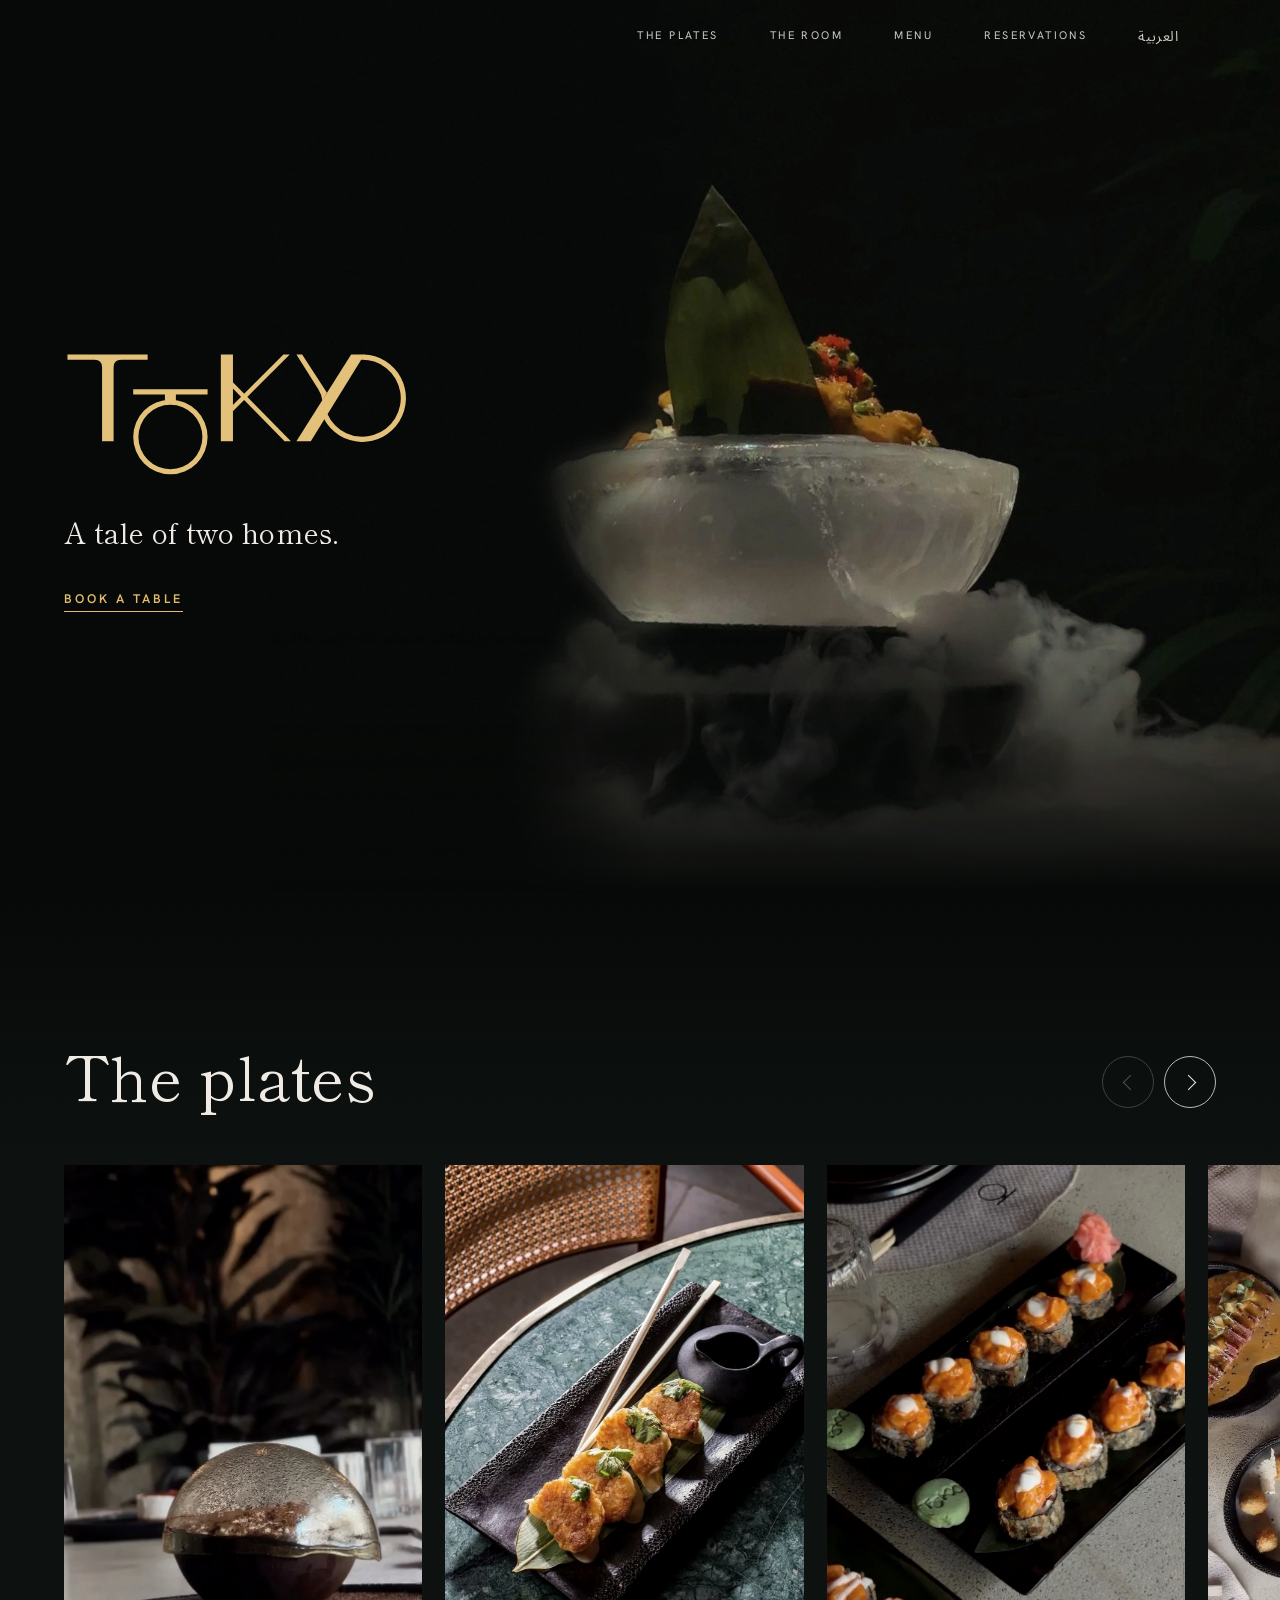
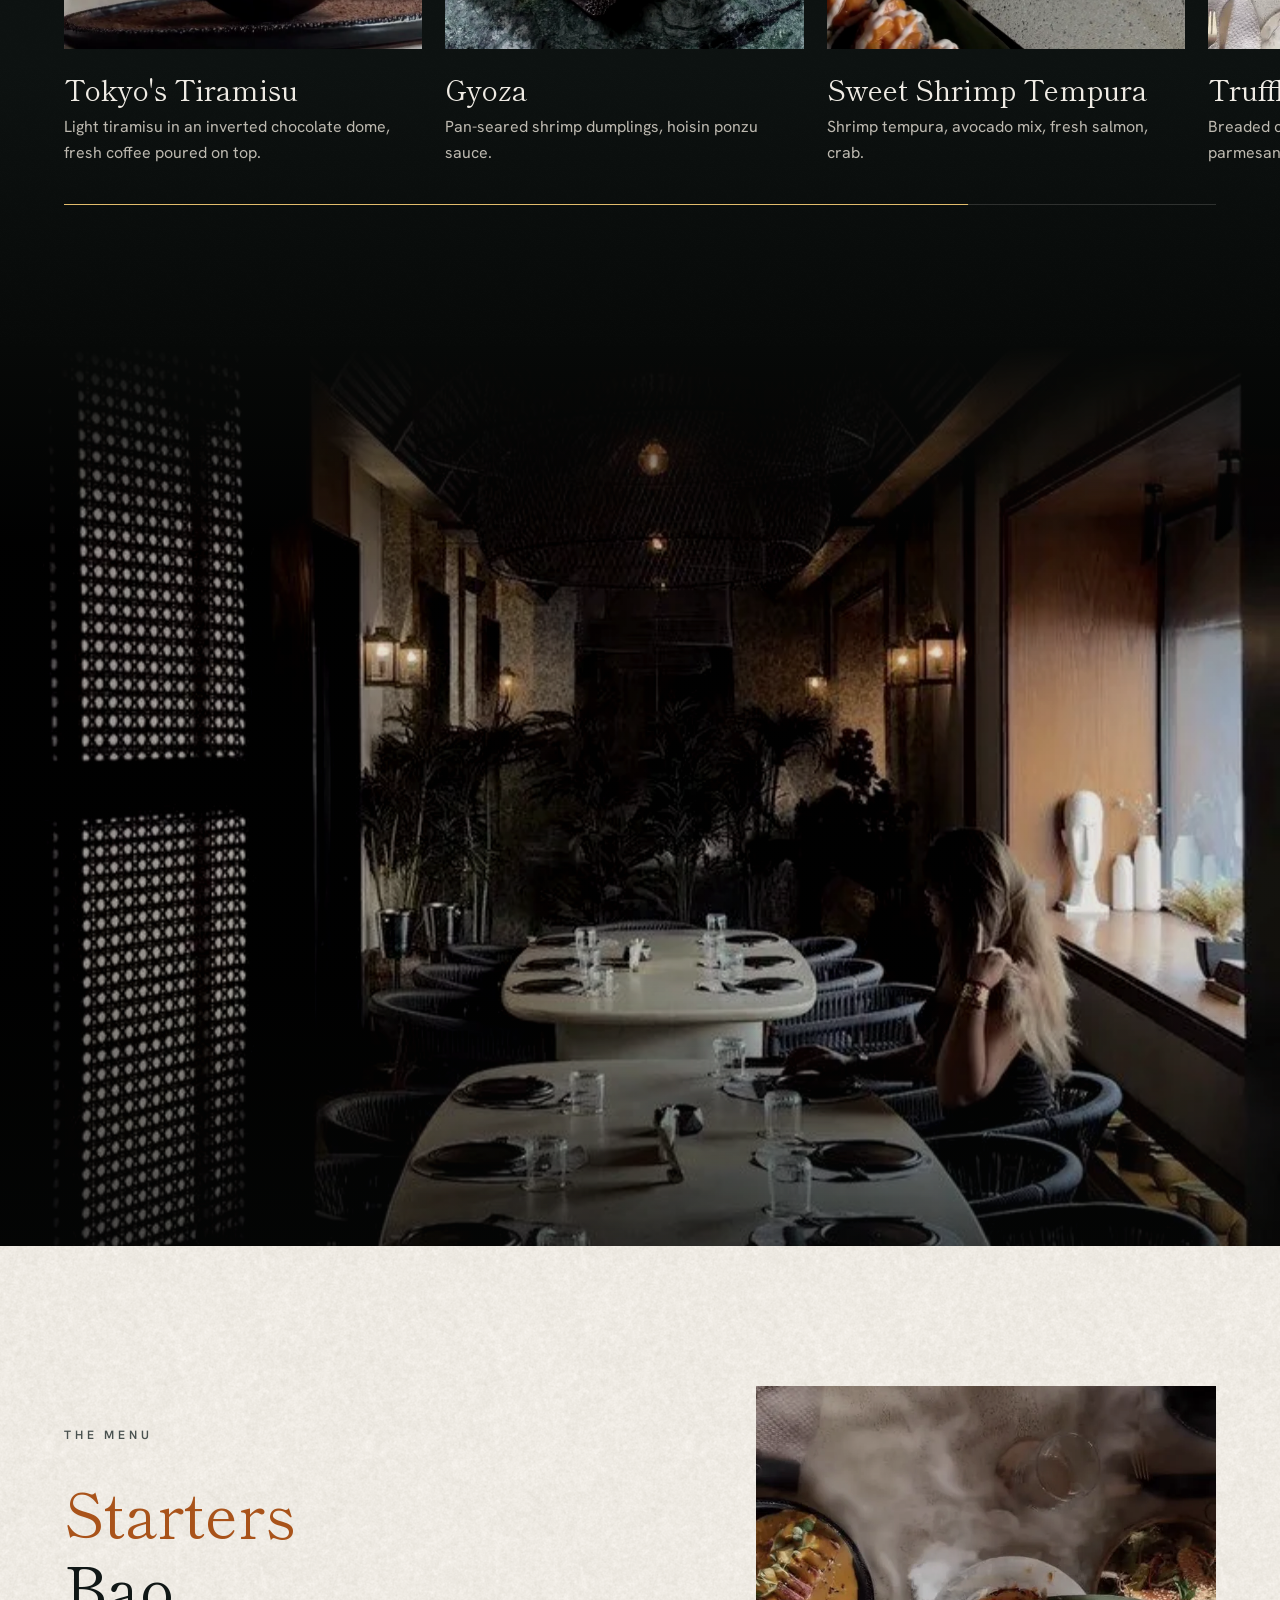
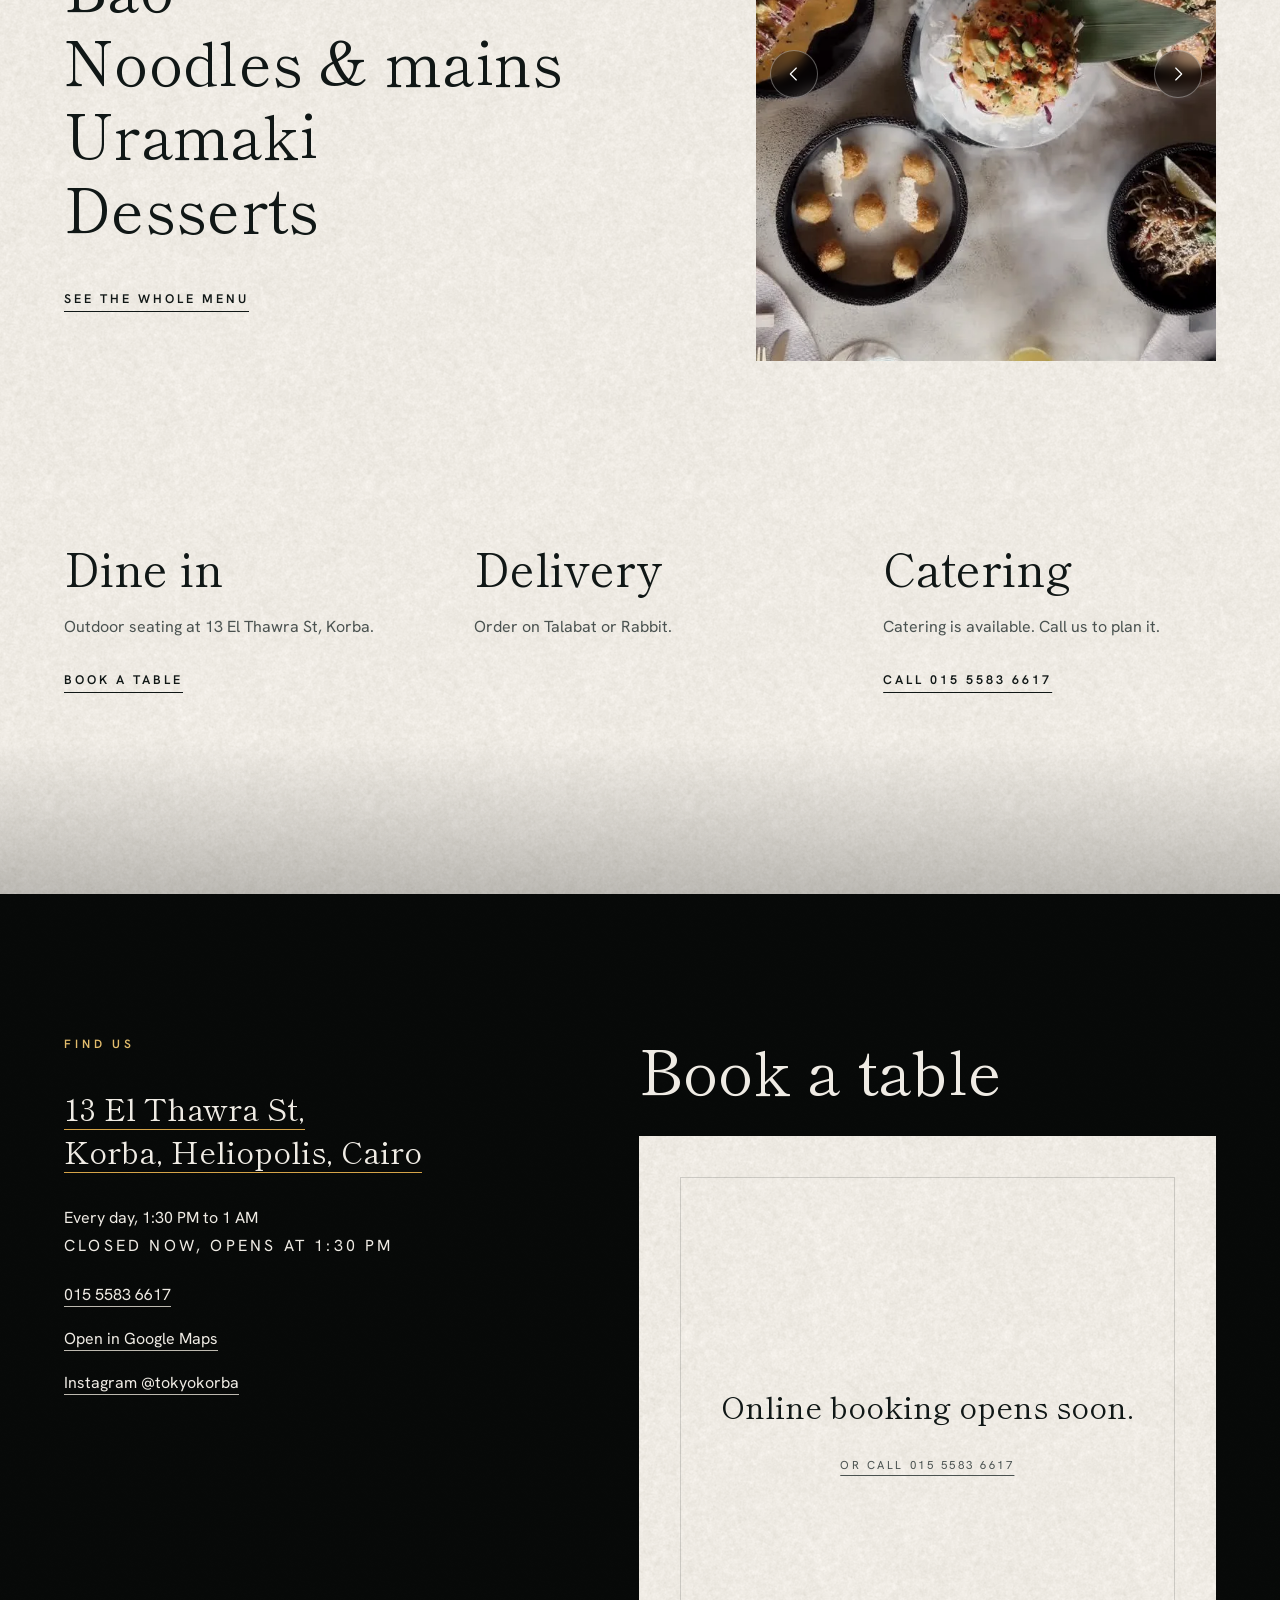
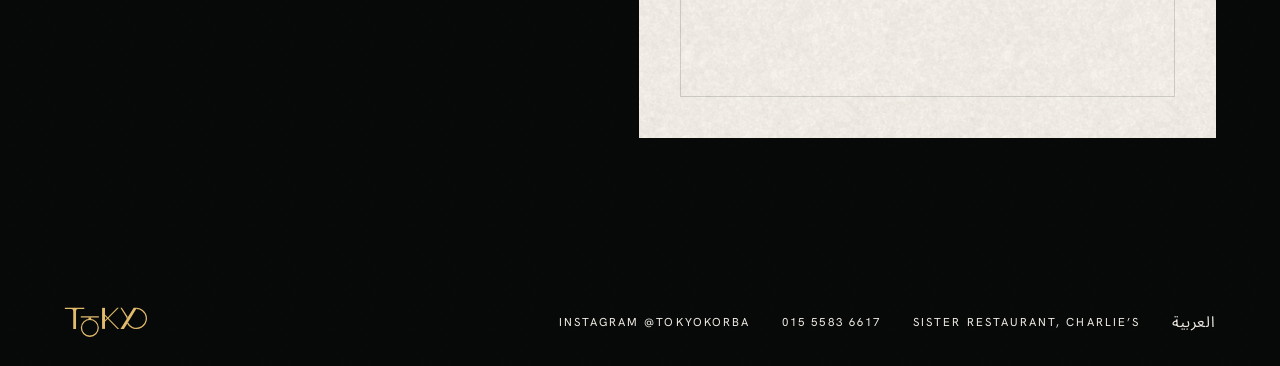
==== commit aa7afd92: "Clear top bar that returns as glass Co-Authored-By: Claude Fable 5.2 <noreply@anthropic.com> Claude-" ====
--- a/index.html
+++ b/index.html
@@ -19,9 +19,9 @@
 <link rel="preload" as="image" href="img/hero.webp" type="image/webp" fetchpriority="high">
 <style>html.fl body{opacity:0}body{transition:opacity .25s ease}</style>
 <script>(function(){var d=document.documentElement;d.classList.add("js","fl");var done=false;function go(){if(done)return;done=true;d.classList.remove("fl")}document.addEventListener("DOMContentLoaded",function(){if(!document.fonts||!document.fonts.load)return go();Promise.all([document.fonts.load('300 1em "Hanken Grotesk"'),document.fonts.load('600 1em "Hanken Grotesk"'),document.fonts.load('400 1em "Shippori Mincho"')]).then(go,go)});setTimeout(go,1200)})()</script>
-<link rel="stylesheet" href="fonts.css?v=9">
-<link rel="stylesheet" href="site.css?v=9">
-<script src="app.js?v=9" defer></script>
+<link rel="stylesheet" href="fonts.css?v=10">
+<link rel="stylesheet" href="site.css?v=10">
+<script src="app.js?v=10" defer></script>
 </head>
 <body data-open="810" data-close="60">
 <a class="skip" href="#main">Skip to content</a>
--- a/site.css
+++ b/site.css
@@ -377,3 +377,9 @@
 .mindex__arrow:active { transform: scale(.94); }
 .mindex__arrow:focus-visible { outline: 2px solid #fff; outline-offset: 3px; }
 html:not(.js) .mindex__arrow { display: none; }
+
+/* ---------- top bar: clear at the top, dark glass on the way back up ---------- */
+html.js .hdr, html.js .hdr.is-solid, html.js .hdr--static { background: transparent; transition: transform .6s var(--ease), background-color .5s var(--ease); }
+html.js .hdr.is-glass { background: rgba(8, 8, 8, .62); -webkit-backdrop-filter: blur(16px) saturate(1.2); backdrop-filter: blur(16px) saturate(1.2); }
+html.js .hdr.is-away { transform: translateY(-102%); }
+@media (prefers-reduced-motion: reduce) { html.js .hdr { transition: none; } }
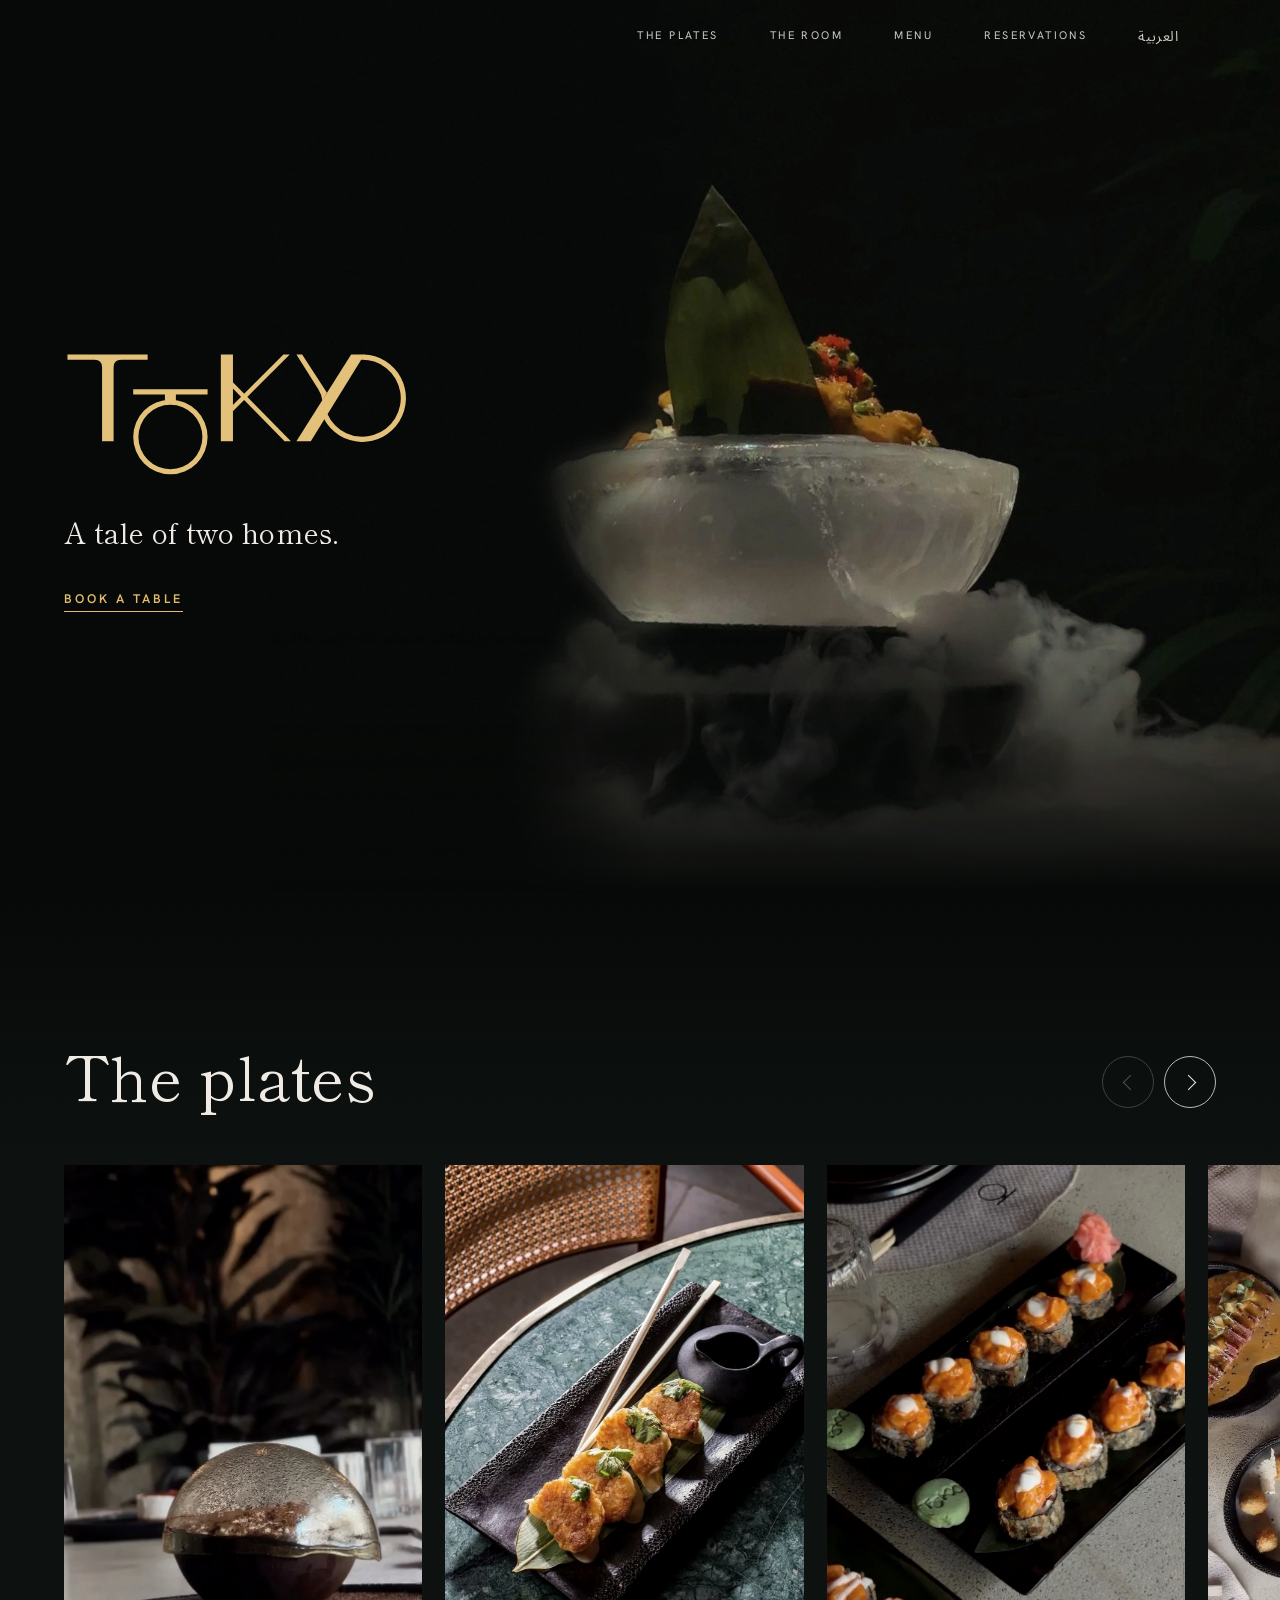
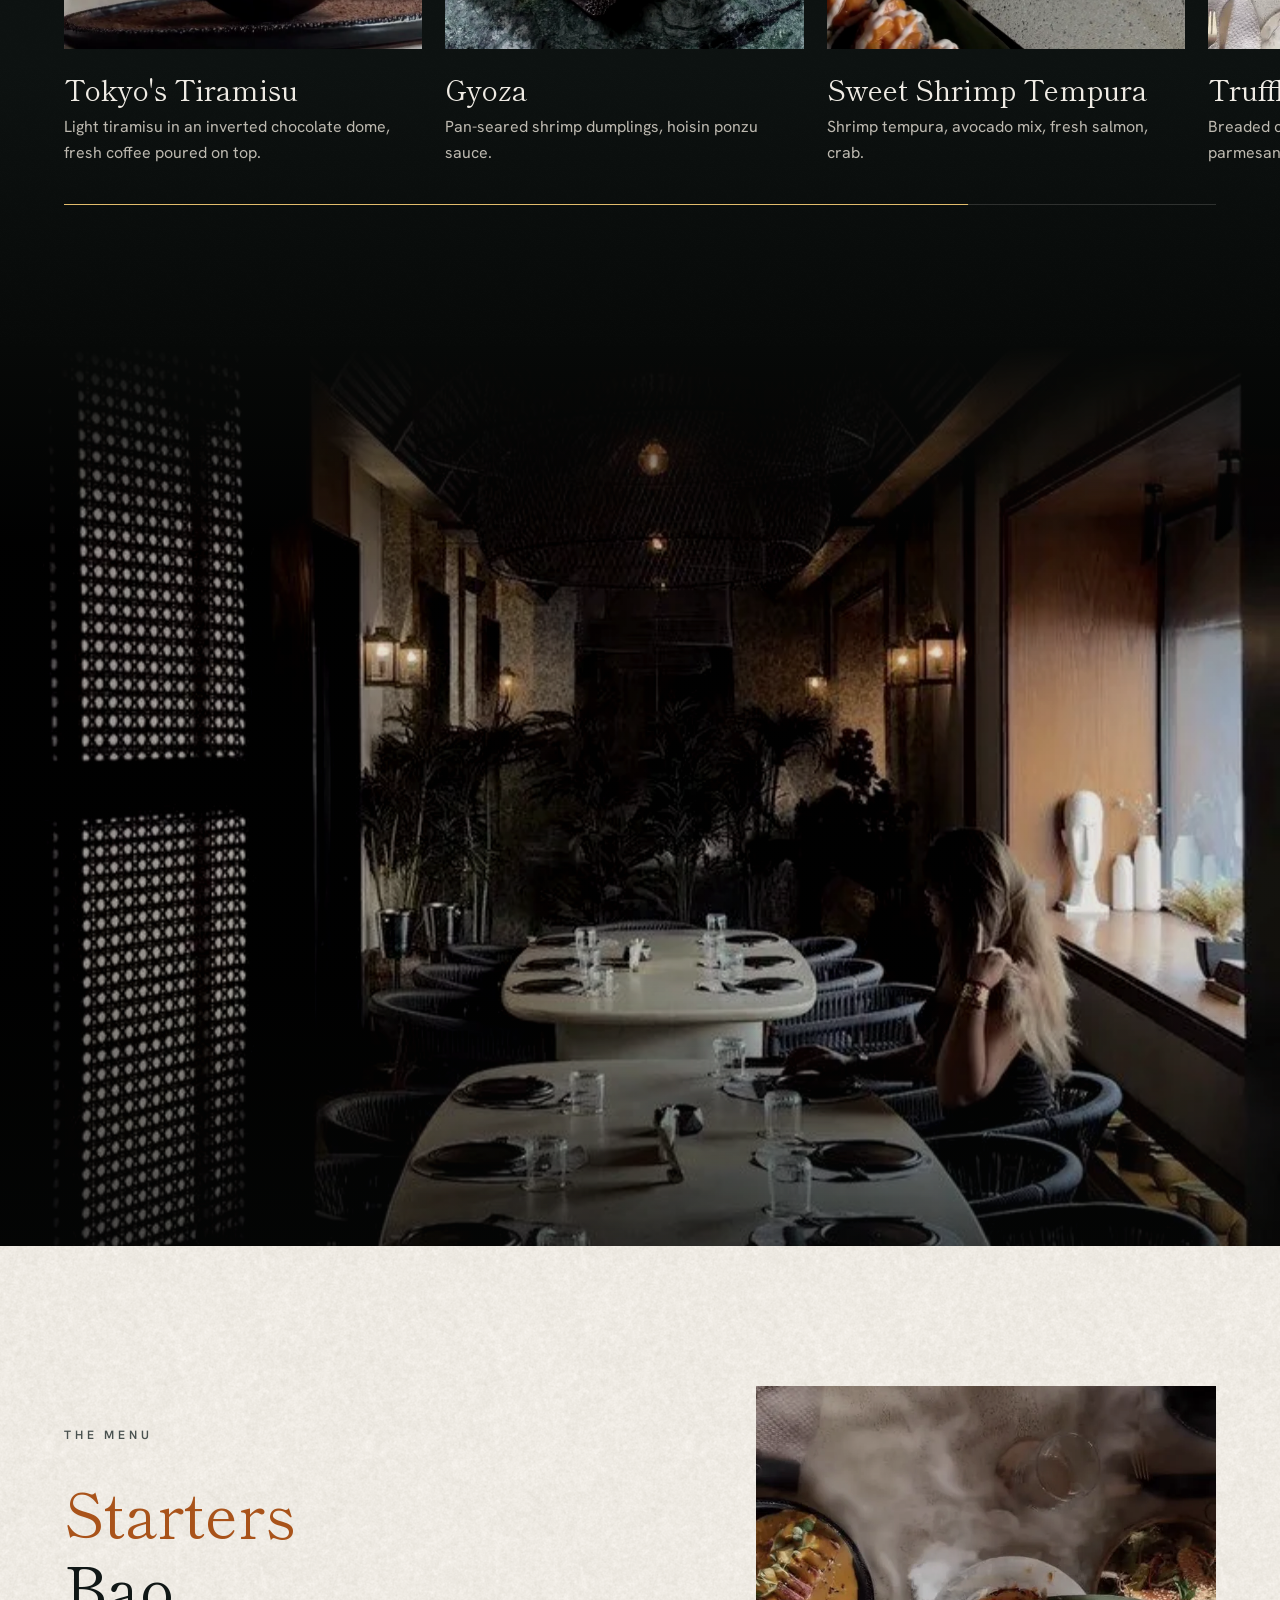
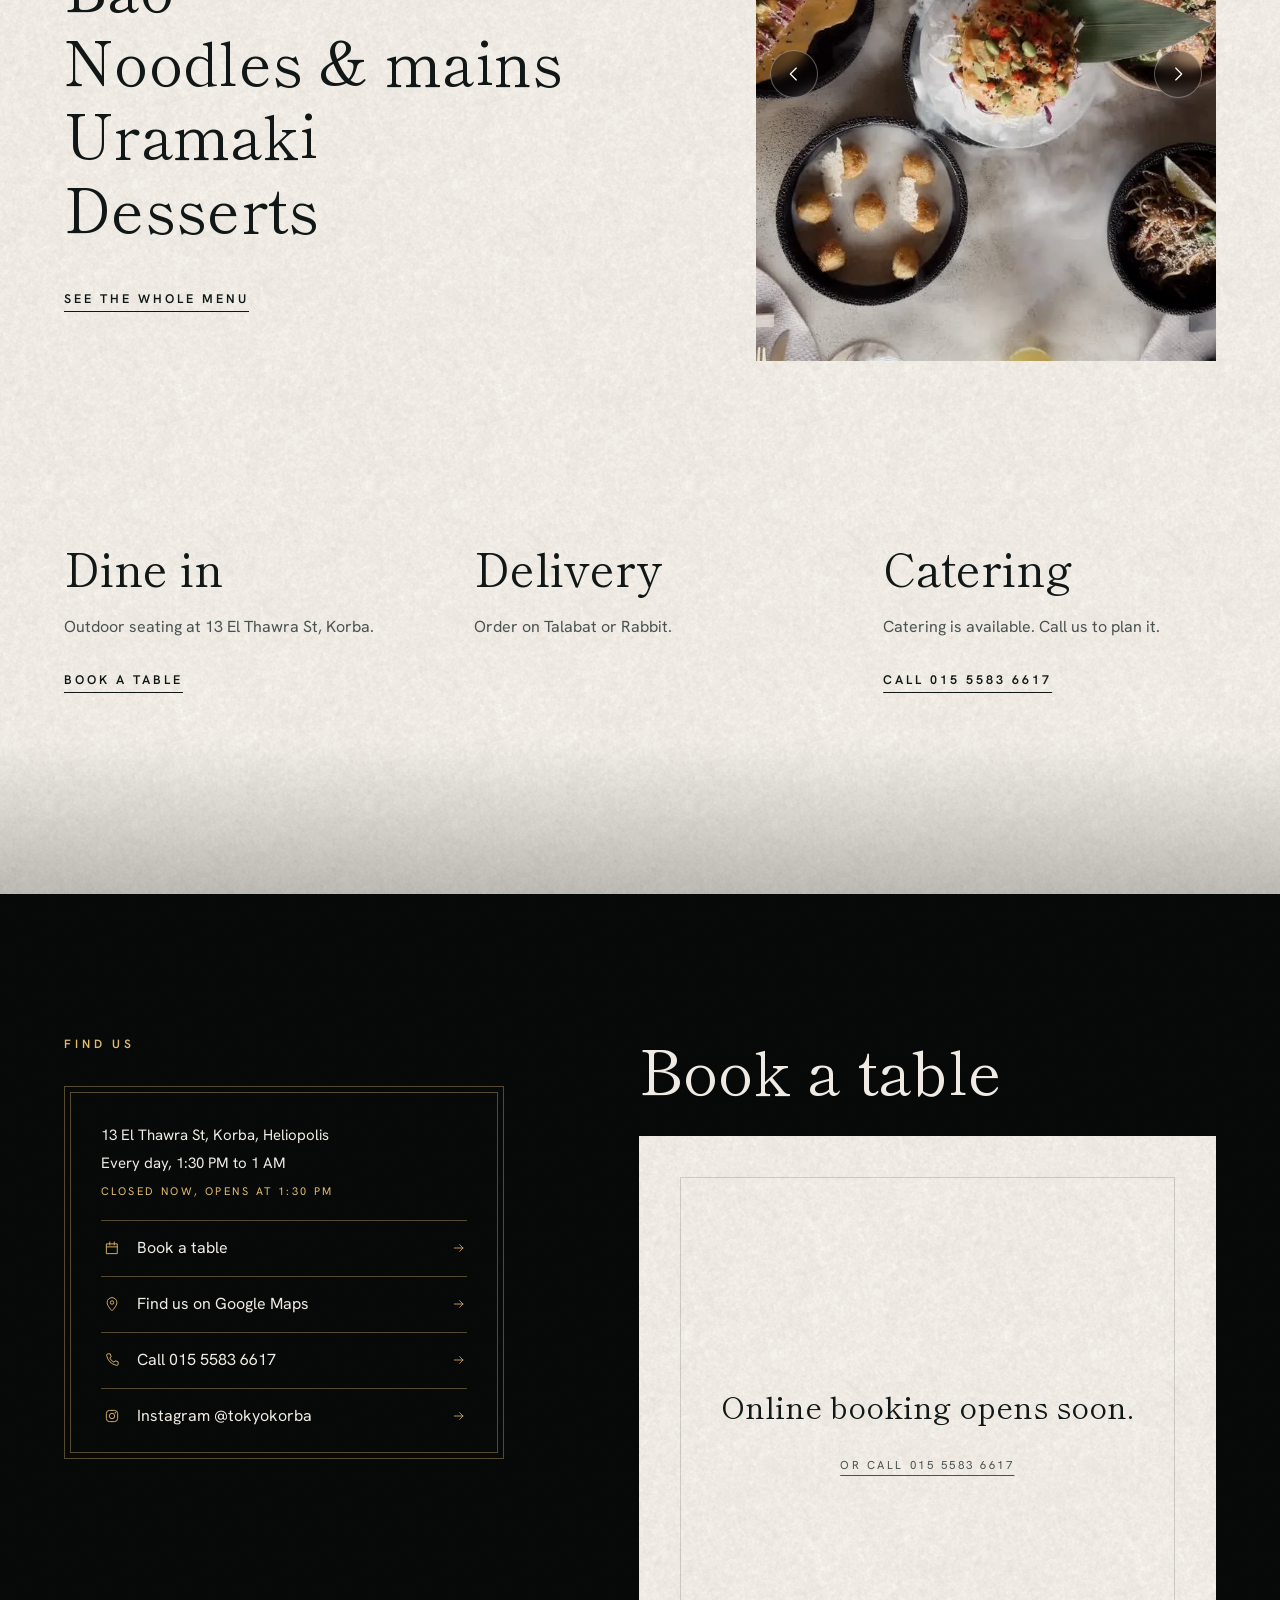
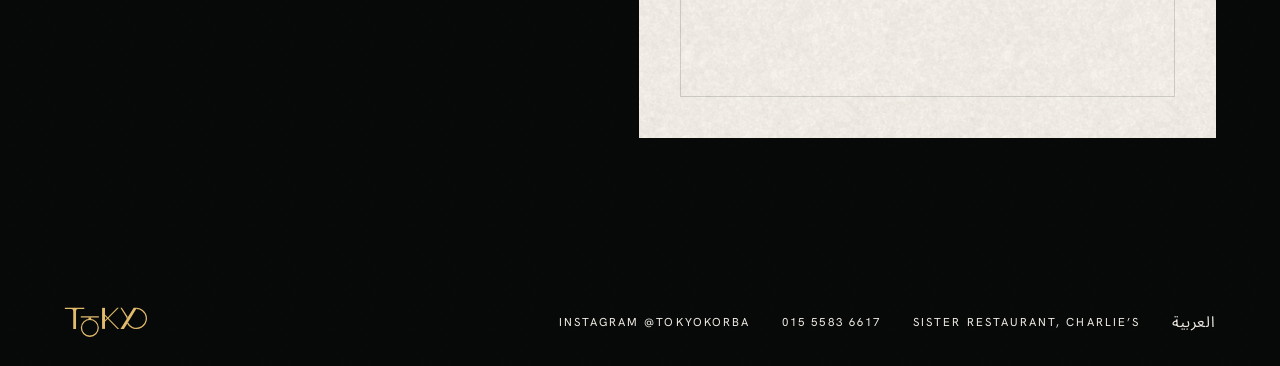
==== commit 02a11447: "Framed contact card, full-screen plate photos Co-Authored-By: Claude Opus 5.5 <noreply@anthropic.com" ====
--- a/index.html
+++ b/index.html
@@ -19,9 +19,9 @@
 <link rel="preload" as="image" href="img/hero.webp" type="image/webp" fetchpriority="high">
 <style>html.fl body{opacity:0}body{transition:opacity .25s ease}</style>
 <script>(function(){var d=document.documentElement;d.classList.add("js","fl");var done=false;function go(){if(done)return;done=true;d.classList.remove("fl")}document.addEventListener("DOMContentLoaded",function(){if(!document.fonts||!document.fonts.load)return go();Promise.all([document.fonts.load('300 1em "Hanken Grotesk"'),document.fonts.load('600 1em "Hanken Grotesk"'),document.fonts.load('400 1em "Shippori Mincho"')]).then(go,go)});setTimeout(go,1200)})()</script>
-<link rel="stylesheet" href="fonts.css?v=10">
-<link rel="stylesheet" href="site.css?v=10">
-<script src="app.js?v=10" defer></script>
+<link rel="stylesheet" href="fonts.css?v=11">
+<link rel="stylesheet" href="site.css?v=11">
+<script src="app.js?v=11" defer></script>
 </head>
 <body data-open="810" data-close="60">
 <a class="skip" href="#main">Skip to content</a>
@@ -87,14 +87,7 @@
 <div class="wrap book__in">
 <div class="find rv">
 <h2 class="label label--gold">Find us</h2>
-<a class="find__addr" href="https://www.google.com/maps/search/?api=1&query=Tokyo+Restaurant+13+El+Thawra+St+Korba+Heliopolis" target="_blank" rel="noopener">13 El Thawra St,<br>Korba, Heliopolis, Cairo</a>
-<div class="find__lines">
-<p>Every day, 1:30 PM to 1 AM</p>
-<p class="status js-status" data-open-text="Open now, until 1 AM" data-closed-text="Closed now, opens at 1:30 PM"></p>
-<a href="tel:+201555836617">015 5583 6617</a>
-<a href="https://www.google.com/maps/search/?api=1&query=Tokyo+Restaurant+13+El+Thawra+St+Korba+Heliopolis" target="_blank" rel="noopener">Open in Google Maps</a>
-<a href="https://www.instagram.com/tokyokorba/" target="_blank" rel="noopener">Instagram @tokyokorba</a>
-</div>
+<div class="cc rv"><div class="cc__in"><p class="cc__meta">13 El Thawra St, Korba, Heliopolis</p><p class="cc__meta">Every day, 1:30 PM to 1 AM</p><p class="status js-status" data-open-text="Open now, until 1 AM" data-closed-text="Closed now, opens at 1:30 PM"></p><div class="cc__rows"><a class="cc__row" href="#reservation"><span class="cc__ic"><svg viewBox="0 0 24 24" width="18" height="18" aria-hidden="true"><path d="M5 6.5h14v13H5zM5 10.5h14M9 4v4M15 4v4" fill="none" stroke="currentColor" stroke-width="1.2" stroke-linejoin="round" stroke-linecap="round"/></svg></span><span class="cc__t">Book a table</span><svg class="cc__arr" viewBox="0 0 24 24" width="16" height="16" aria-hidden="true"><path d="M5 12h13M13 7l5 5-5 5" fill="none" stroke="currentColor" stroke-width="1.2" stroke-linecap="round" stroke-linejoin="round"/></svg></a><a class="cc__row" href="https://www.google.com/maps/search/?api=1&query=Tokyo+Restaurant+13+El+Thawra+St+Korba+Heliopolis" target="_blank" rel="noopener"><span class="cc__ic"><svg viewBox="0 0 24 24" width="18" height="18" aria-hidden="true"><path d="M12 21s-6.5-6.1-6.5-11a6.5 6.5 0 0 1 13 0c0 4.9-6.5 11-6.5 11z" fill="none" stroke="currentColor" stroke-width="1.2" stroke-linejoin="round"/><circle cx="12" cy="10" r="2.3" fill="none" stroke="currentColor" stroke-width="1.2"/></svg></span><span class="cc__t">Find us on Google Maps</span><svg class="cc__arr" viewBox="0 0 24 24" width="16" height="16" aria-hidden="true"><path d="M5 12h13M13 7l5 5-5 5" fill="none" stroke="currentColor" stroke-width="1.2" stroke-linecap="round" stroke-linejoin="round"/></svg></a><a class="cc__row" href="tel:+201555836617"><span class="cc__ic"><svg viewBox="0 0 24 24" width="18" height="18" aria-hidden="true"><path d="M6.6 3.8h3l1.4 4-2 1.4a11 11 0 0 0 5.8 5.8l1.4-2 4 1.4v3a1.8 1.8 0 0 1-1.9 1.8A16.4 16.4 0 0 1 4.8 5.7a1.8 1.8 0 0 1 1.8-1.9z" fill="none" stroke="currentColor" stroke-width="1.2" stroke-linejoin="round"/></svg></span><span class="cc__t">Call 015 5583 6617</span><svg class="cc__arr" viewBox="0 0 24 24" width="16" height="16" aria-hidden="true"><path d="M5 12h13M13 7l5 5-5 5" fill="none" stroke="currentColor" stroke-width="1.2" stroke-linecap="round" stroke-linejoin="round"/></svg></a><a class="cc__row" href="https://www.instagram.com/tokyokorba/" target="_blank" rel="noopener"><span class="cc__ic"><svg viewBox="0 0 24 24" width="18" height="18" aria-hidden="true"><rect x="4.5" y="4.5" width="15" height="15" rx="4.2" fill="none" stroke="currentColor" stroke-width="1.2"/><circle cx="12" cy="12" r="3.6" fill="none" stroke="currentColor" stroke-width="1.2"/><circle cx="16.4" cy="7.6" r=".9" fill="currentColor"/></svg></span><span class="cc__t">Instagram @tokyokorba</span><svg class="cc__arr" viewBox="0 0 24 24" width="16" height="16" aria-hidden="true"><path d="M5 12h13M13 7l5 5-5 5" fill="none" stroke="currentColor" stroke-width="1.2" stroke-linecap="round" stroke-linejoin="round"/></svg></a></div></div></div>
 </div>
 <div class="bookcol" id="reservation">
 <h2 class="title rv">Book a table</h2>
@@ -112,6 +105,12 @@
 </div>
 </section>
 
+<div class="pv" id="pv" role="dialog" aria-modal="true" aria-label="Photo" hidden>
+<button class="pv__x" type="button" aria-label="Close photo"><svg viewBox="0 0 24 24" width="22" height="22" aria-hidden="true"><path d="M6 6l12 12M18 6 6 18" fill="none" stroke="currentColor" stroke-width="1.2" stroke-linecap="round"/></svg></button>
+<button class="pv__nav pv__nav--p" type="button" aria-label="Previous photo"><svg viewBox="0 0 24 24" width="22" height="22" aria-hidden="true"><path d="M14.5 5.5 8 12l6.5 6.5" fill="none" stroke="currentColor" stroke-width="1.2" stroke-linecap="round" stroke-linejoin="round"/></svg></button>
+<figure class="pv__fig"><img class="pv__img" alt=""><figcaption class="pv__cap"></figcaption></figure>
+<button class="pv__nav pv__nav--n" type="button" aria-label="Next photo"><svg viewBox="0 0 24 24" width="22" height="22" aria-hidden="true"><path d="M9.5 5.5 16 12l-6.5 6.5" fill="none" stroke="currentColor" stroke-width="1.2" stroke-linecap="round" stroke-linejoin="round"/></svg></button>
+</div>
 </main>
 <footer class="ftr">
 <div class="ftr__in">
--- a/site.css
+++ b/site.css
@@ -383,3 +383,39 @@
 html.js .hdr.is-glass { background: rgba(8, 8, 8, .62); -webkit-backdrop-filter: blur(16px) saturate(1.2); backdrop-filter: blur(16px) saturate(1.2); }
 html.js .hdr.is-away { transform: translateY(-102%); }
 @media (prefers-reduced-motion: reduce) { html.js .hdr { transition: none; } }
+
+/* ---------- contact card: double hairline frame, one row per action ---------- */
+.cc { --line: rgba(214, 178, 110, .38); --hi: var(--gold-l); position: relative; width: min(100%, 440px); padding: 5px; border: 1px solid var(--line); text-align: left; }
+.cc__in { border: 1px solid var(--line); padding: clamp(22px, 3vw, 30px) clamp(20px, 3vw, 30px) 8px; }
+.cc__meta { font: 400 15px/1.7 var(--sans, inherit); color: var(--cream); margin: 0; }
+.cc__meta + .cc__meta { margin-top: 2px; }
+.cc .js-status, .cc .status { display: block; margin: 6px 0 0; font: 500 11px/1.8 var(--sans, inherit); letter-spacing: .22em; text-transform: uppercase; color: var(--hi); }
+.cc__rows { margin-top: 18px; }
+.cc__row { display: flex; align-items: center; gap: 14px; min-height: 56px; border-top: 1px solid var(--line); font: 400 16px/1.3 var(--sans, inherit); color: var(--cream); text-decoration: none; }
+.cc__ic { display: grid; place-items: center; width: 22px; color: var(--hi); flex: none; }
+.cc__t { flex: 1; }
+.cc__arr { flex: none; color: var(--hi); transition: transform .5s var(--ease); }
+.cc__row:focus-visible { outline: 1px solid var(--hi); outline-offset: 2px; }
+@media (hover: hover) and (pointer: fine) { .cc__row:hover .cc__arr { transform: translateX(5px); } .cc__row:hover .cc__t { color: var(--hi); } }
+.find .cc { margin-top: clamp(4px, 1vw, 10px); }
+
+/* ---------- plates: press a photo to open it full screen ---------- */
+.plate__img { cursor: zoom-in; }
+.plate__img img { transition: transform .9s var(--ease), filter .5s var(--ease); }
+.plate__img.is-press img { transform: scale(.965); filter: brightness(.86); transition-duration: .42s; }
+.pv { position: fixed; inset: 0; z-index: 200; display: grid; grid-template-columns: 64px minmax(0, 1fr) 64px; align-items: center; background: rgba(6, 6, 6, .9); -webkit-backdrop-filter: blur(6px); backdrop-filter: blur(6px); opacity: 0; transition: opacity .5s var(--ease); }
+.pv[hidden] { display: none; }
+.pv.is-on { opacity: 1; }
+.pv__fig { grid-column: 2; margin: 0; display: flex; flex-direction: column; align-items: center; gap: 18px; }
+.pv__img { max-width: 100%; max-height: calc(100svh - 150px); width: auto; height: auto; object-fit: contain; transform: scale(.96); transition: transform .7s var(--ease), opacity .35s var(--ease); }
+.pv.is-on .pv__img { transform: none; }
+.pv__img.is-swap { opacity: 0; }
+.pv__cap { font: 400 clamp(20px, 2vw, 28px)/1.2 var(--serif); color: var(--cream); text-align: center; }
+.pv__x, .pv__nav { display: grid; place-items: center; width: 48px; height: 48px; color: var(--cream); background: none; border: 0; cursor: pointer; opacity: .8; transition: opacity .3s var(--ease); }
+.pv__x { position: absolute; top: 14px; right: 14px; }
+.pv__nav--p { grid-column: 1; justify-self: center; } .pv__nav--n { grid-column: 3; justify-self: center; }
+@media (hover: hover) { .pv__x:hover, .pv__nav:hover { opacity: 1; } }
+.pv button:focus-visible { outline: 1px solid var(--gold-l); outline-offset: 2px; }
+@media (max-width: 700px) { .pv { grid-template-columns: 0 minmax(0, 1fr) 0; padding: 0 12px; } .pv__nav, .pv__nav--p, .pv__nav--n { position: absolute; bottom: 22px; grid-column: auto; } .pv__nav--p { left: calc(50% - 64px); } .pv__nav--n { left: calc(50% + 16px); } .pv__img { max-height: calc(100svh - 210px); } }
+@media (prefers-reduced-motion: reduce) { .pv, .pv__img, .plate__img img { transition: none; } }
+html.pv-open { overflow: hidden; }
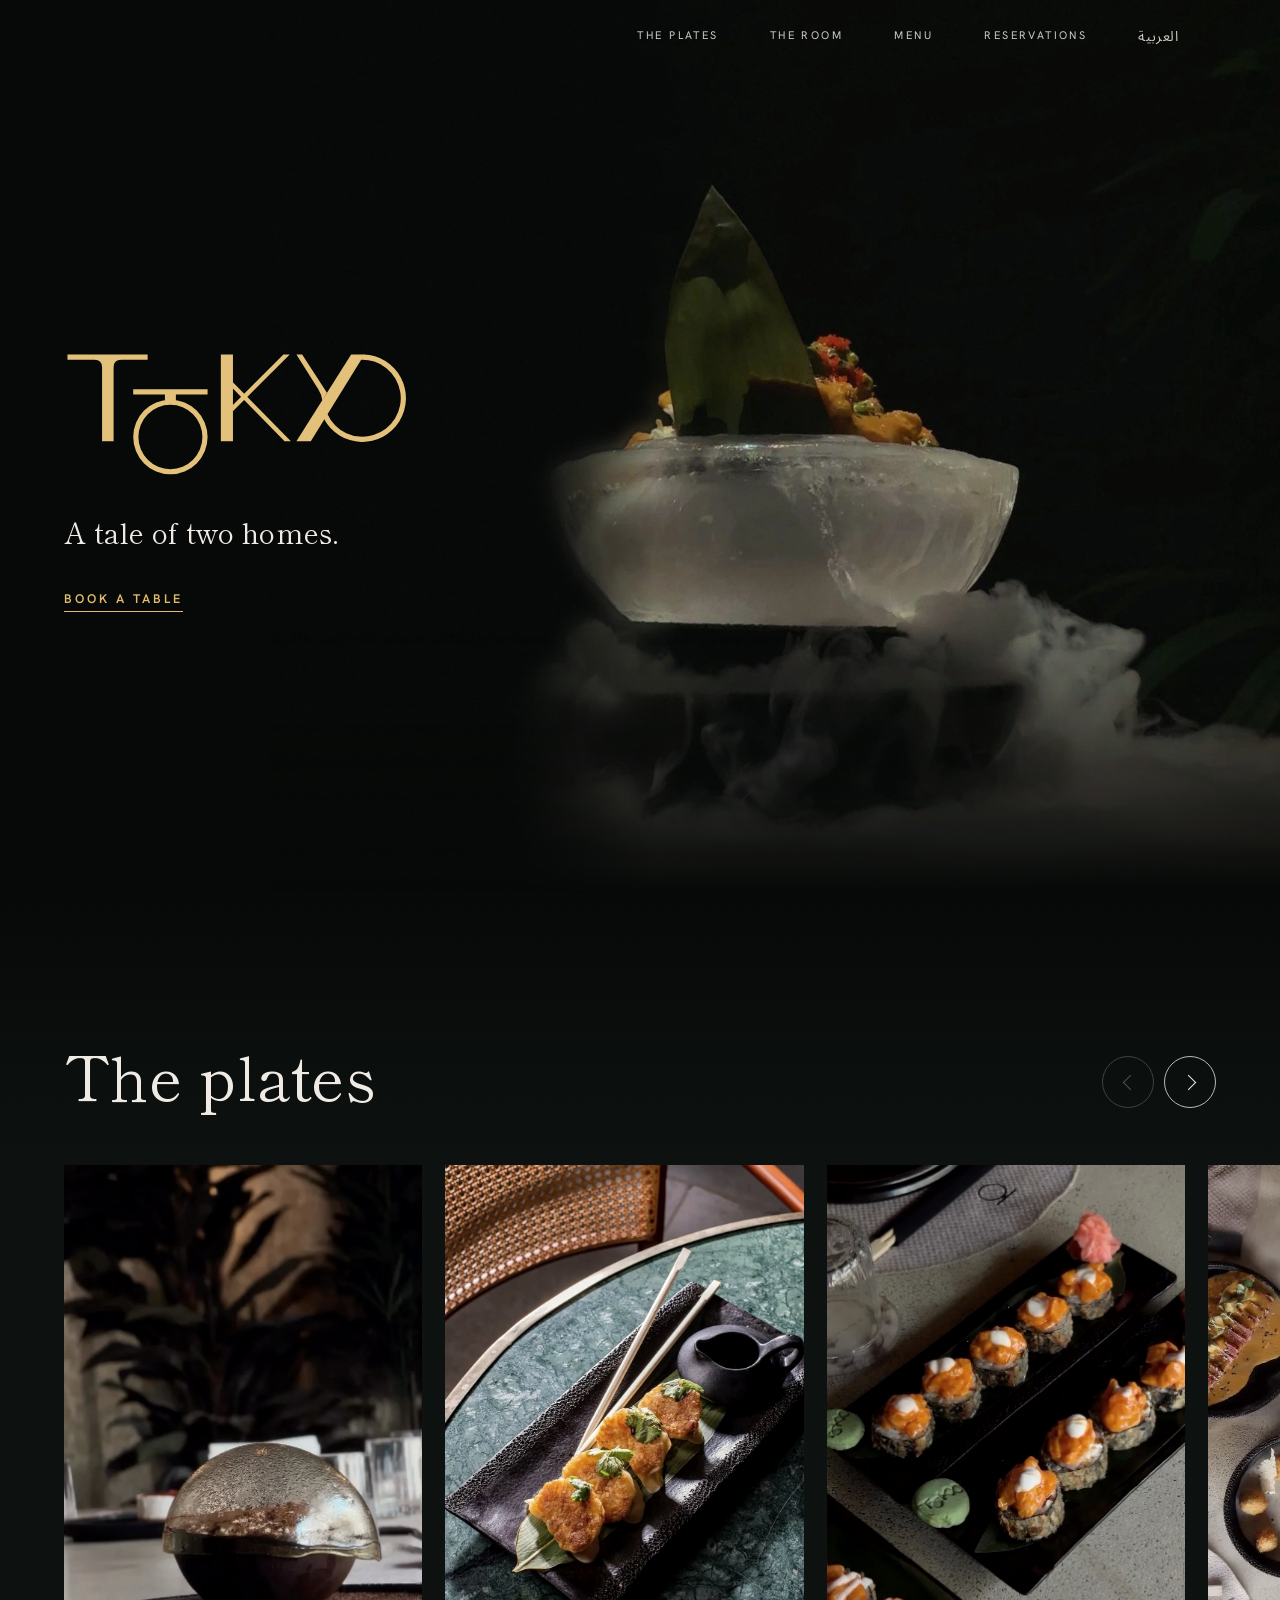
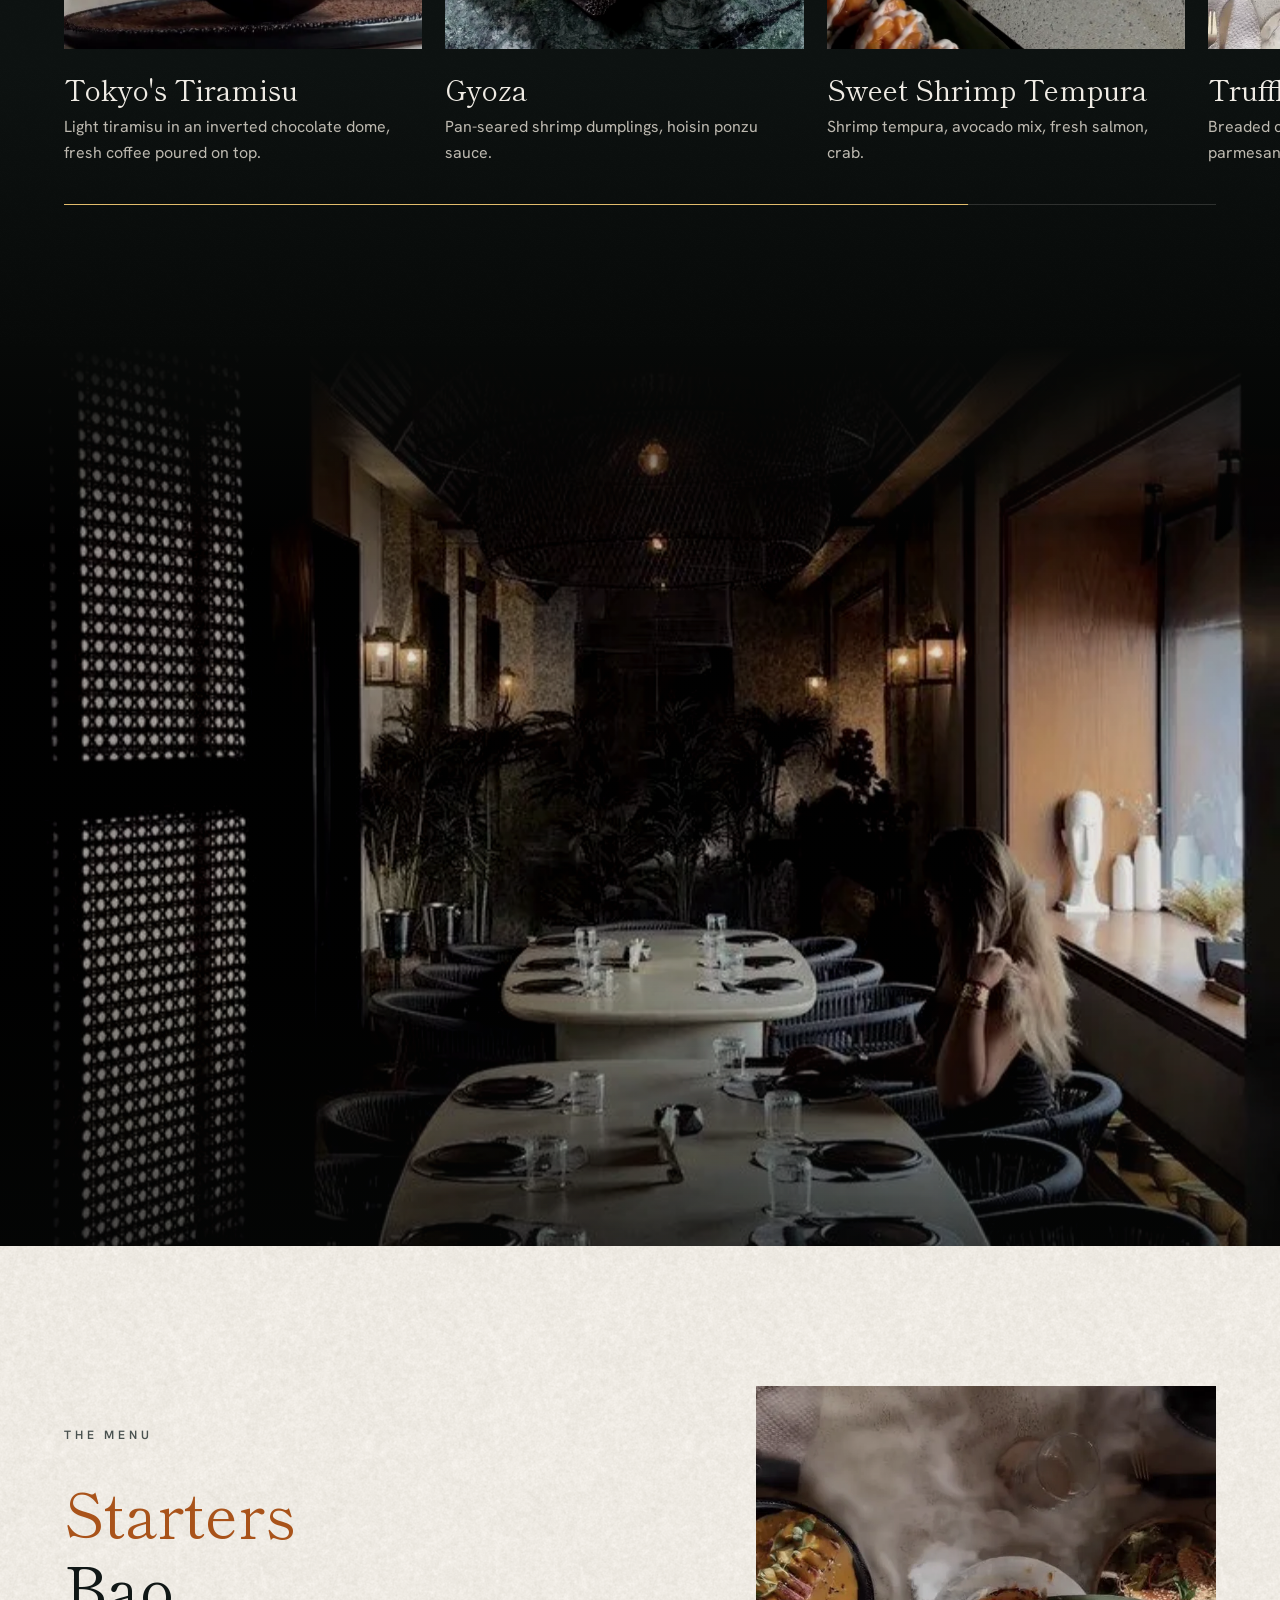
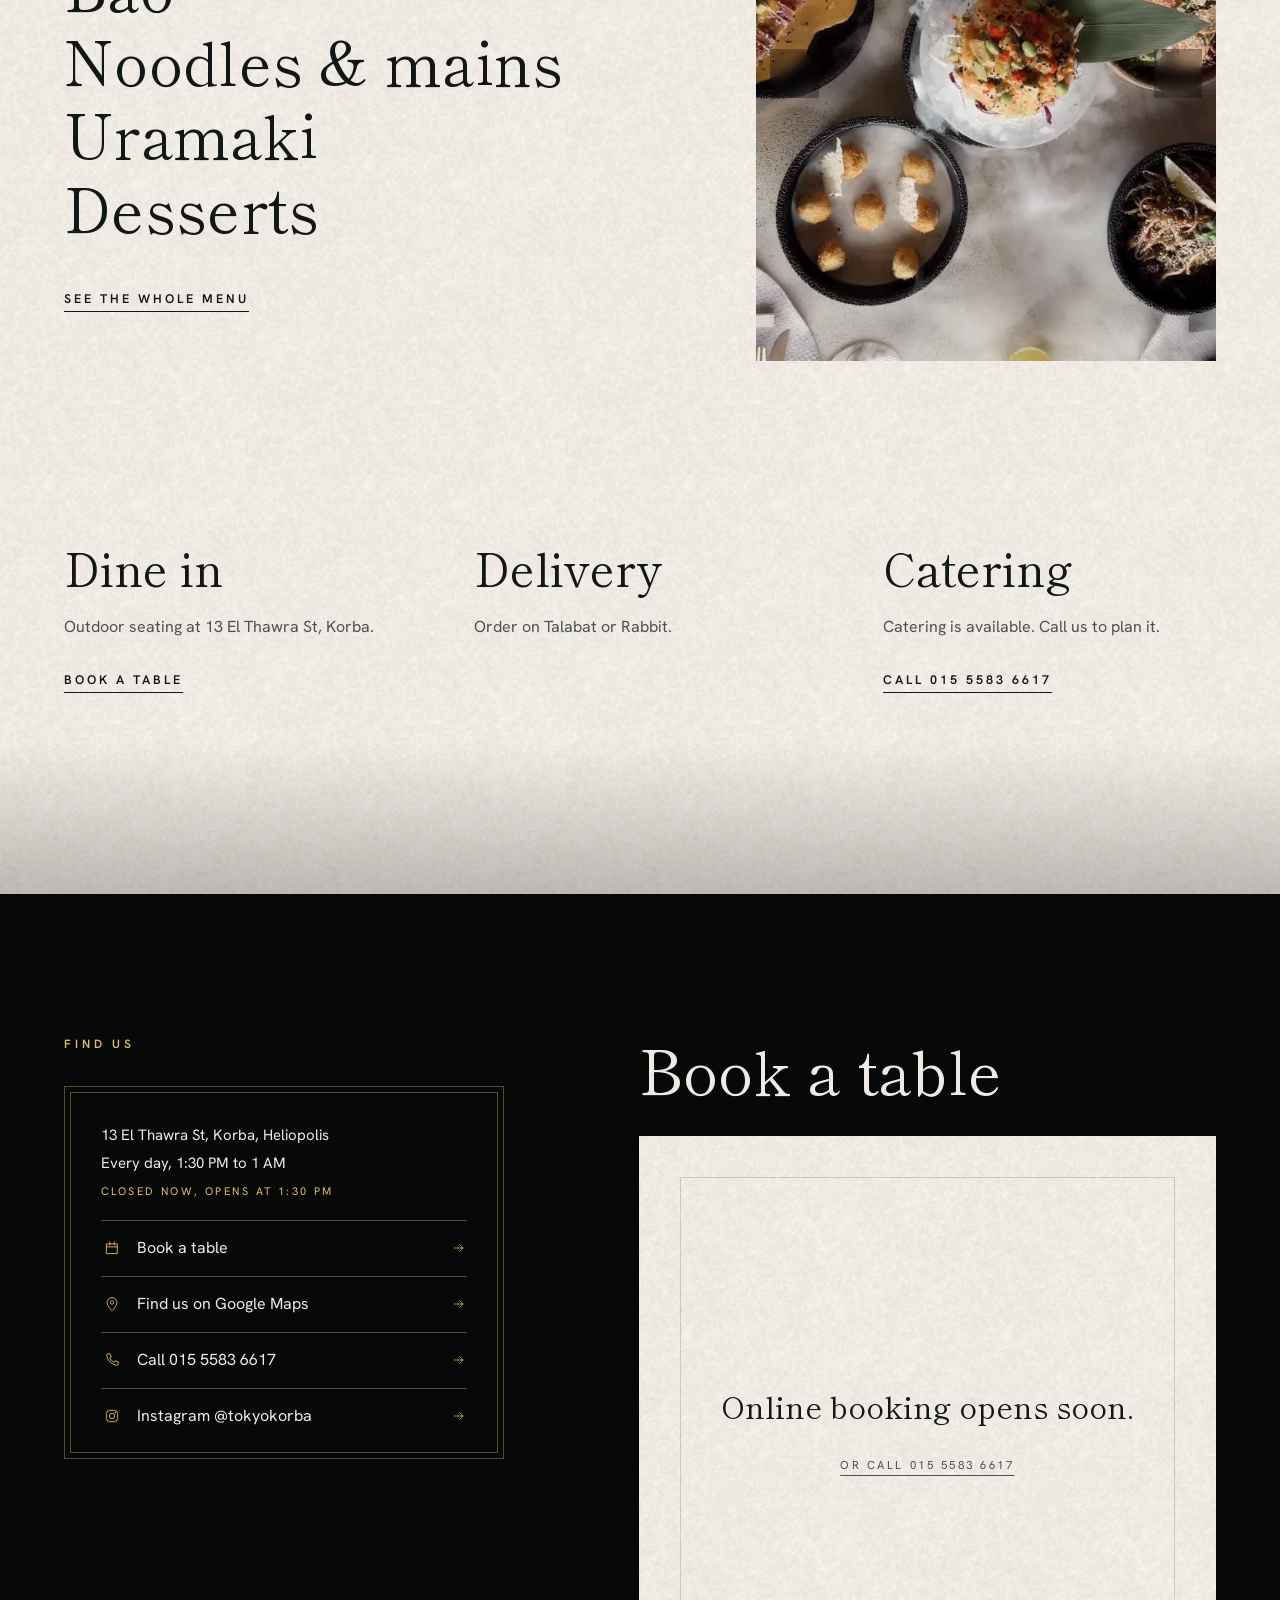
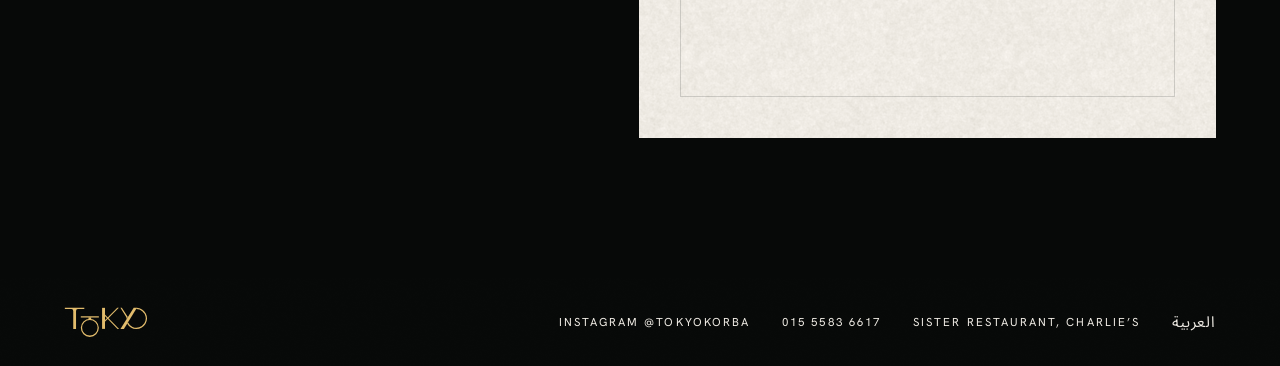
==== commit f02cabb3: "Add the viewer image only when a photo opens Co-Authored-By: Claude Opus 5.5 <noreply@anthropic.com>" ====
--- a/index.html
+++ b/index.html
@@ -19,9 +19,9 @@
 <link rel="preload" as="image" href="img/hero.webp" type="image/webp" fetchpriority="high">
 <style>html.fl body{opacity:0}body{transition:opacity .25s ease}</style>
 <script>(function(){var d=document.documentElement;d.classList.add("js","fl");var done=false;function go(){if(done)return;done=true;d.classList.remove("fl")}document.addEventListener("DOMContentLoaded",function(){if(!document.fonts||!document.fonts.load)return go();Promise.all([document.fonts.load('300 1em "Hanken Grotesk"'),document.fonts.load('600 1em "Hanken Grotesk"'),document.fonts.load('400 1em "Shippori Mincho"')]).then(go,go)});setTimeout(go,1200)})()</script>
-<link rel="stylesheet" href="fonts.css?v=11">
-<link rel="stylesheet" href="site.css?v=11">
-<script src="app.js?v=11" defer></script>
+<link rel="stylesheet" href="fonts.css?v=13">
+<link rel="stylesheet" href="site.css?v=13">
+<script src="app.js?v=13" defer></script>
 </head>
 <body data-open="810" data-close="60">
 <a class="skip" href="#main">Skip to content</a>
@@ -108,7 +108,7 @@
 <div class="pv" id="pv" role="dialog" aria-modal="true" aria-label="Photo" hidden>
 <button class="pv__x" type="button" aria-label="Close photo"><svg viewBox="0 0 24 24" width="22" height="22" aria-hidden="true"><path d="M6 6l12 12M18 6 6 18" fill="none" stroke="currentColor" stroke-width="1.2" stroke-linecap="round"/></svg></button>
 <button class="pv__nav pv__nav--p" type="button" aria-label="Previous photo"><svg viewBox="0 0 24 24" width="22" height="22" aria-hidden="true"><path d="M14.5 5.5 8 12l6.5 6.5" fill="none" stroke="currentColor" stroke-width="1.2" stroke-linecap="round" stroke-linejoin="round"/></svg></button>
-<figure class="pv__fig"><img class="pv__img" alt=""><figcaption class="pv__cap"></figcaption></figure>
+<figure class="pv__fig"><figcaption class="pv__cap"></figcaption></figure>
 <button class="pv__nav pv__nav--n" type="button" aria-label="Next photo"><svg viewBox="0 0 24 24" width="22" height="22" aria-hidden="true"><path d="M9.5 5.5 16 12l-6.5 6.5" fill="none" stroke="currentColor" stroke-width="1.2" stroke-linecap="round" stroke-linejoin="round"/></svg></button>
 </div>
 </main>
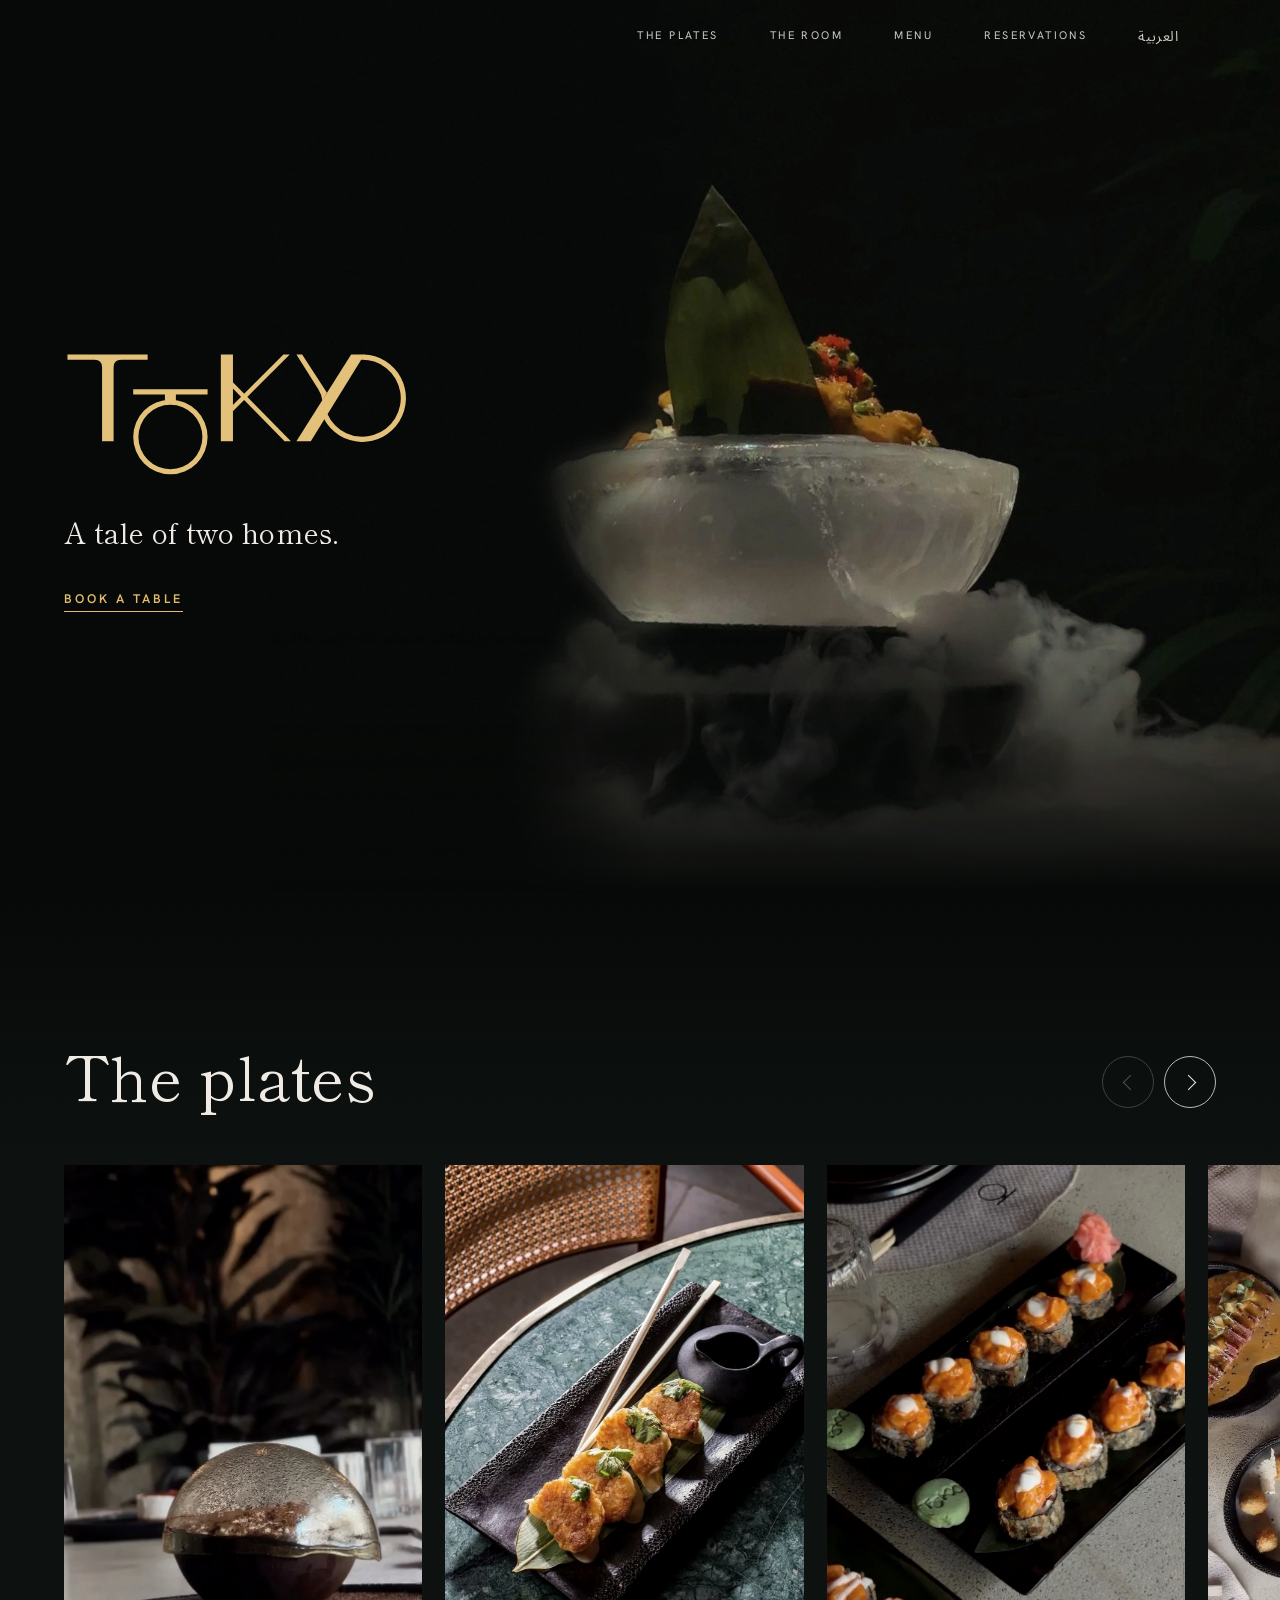
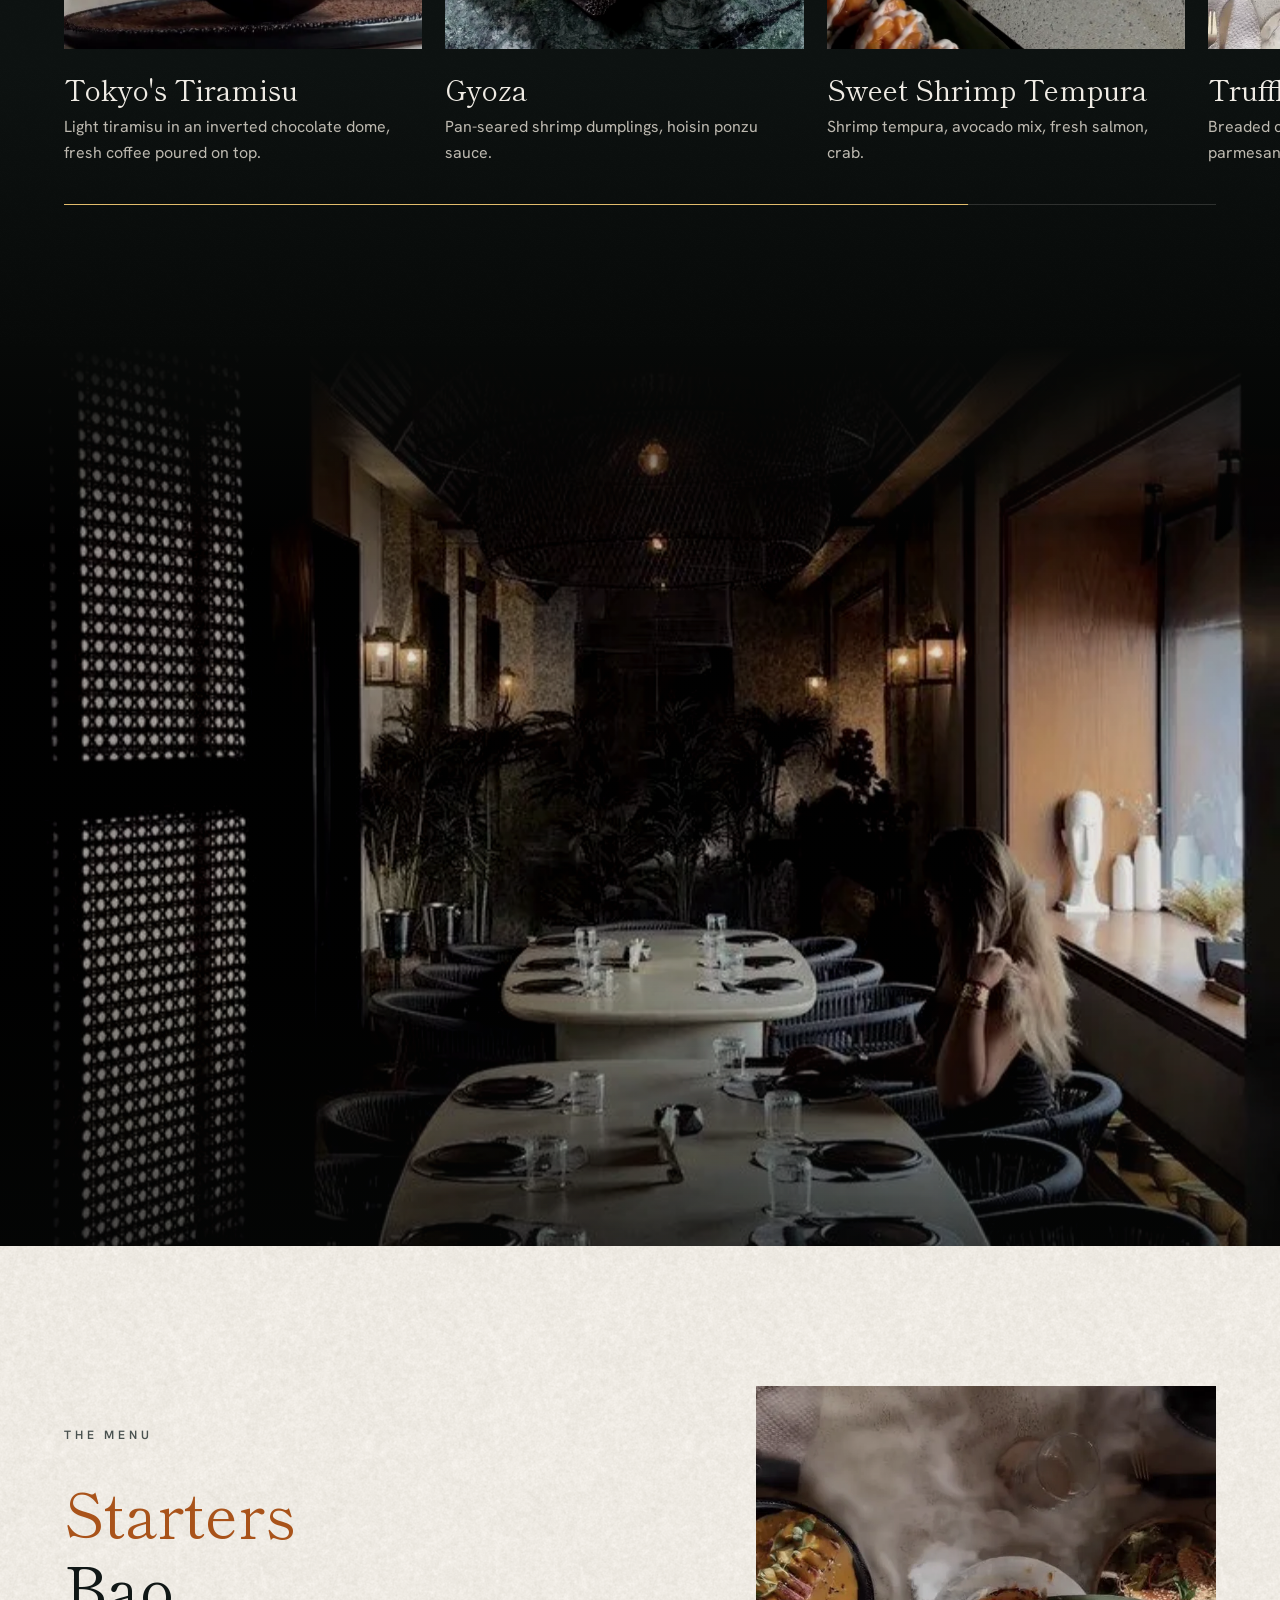
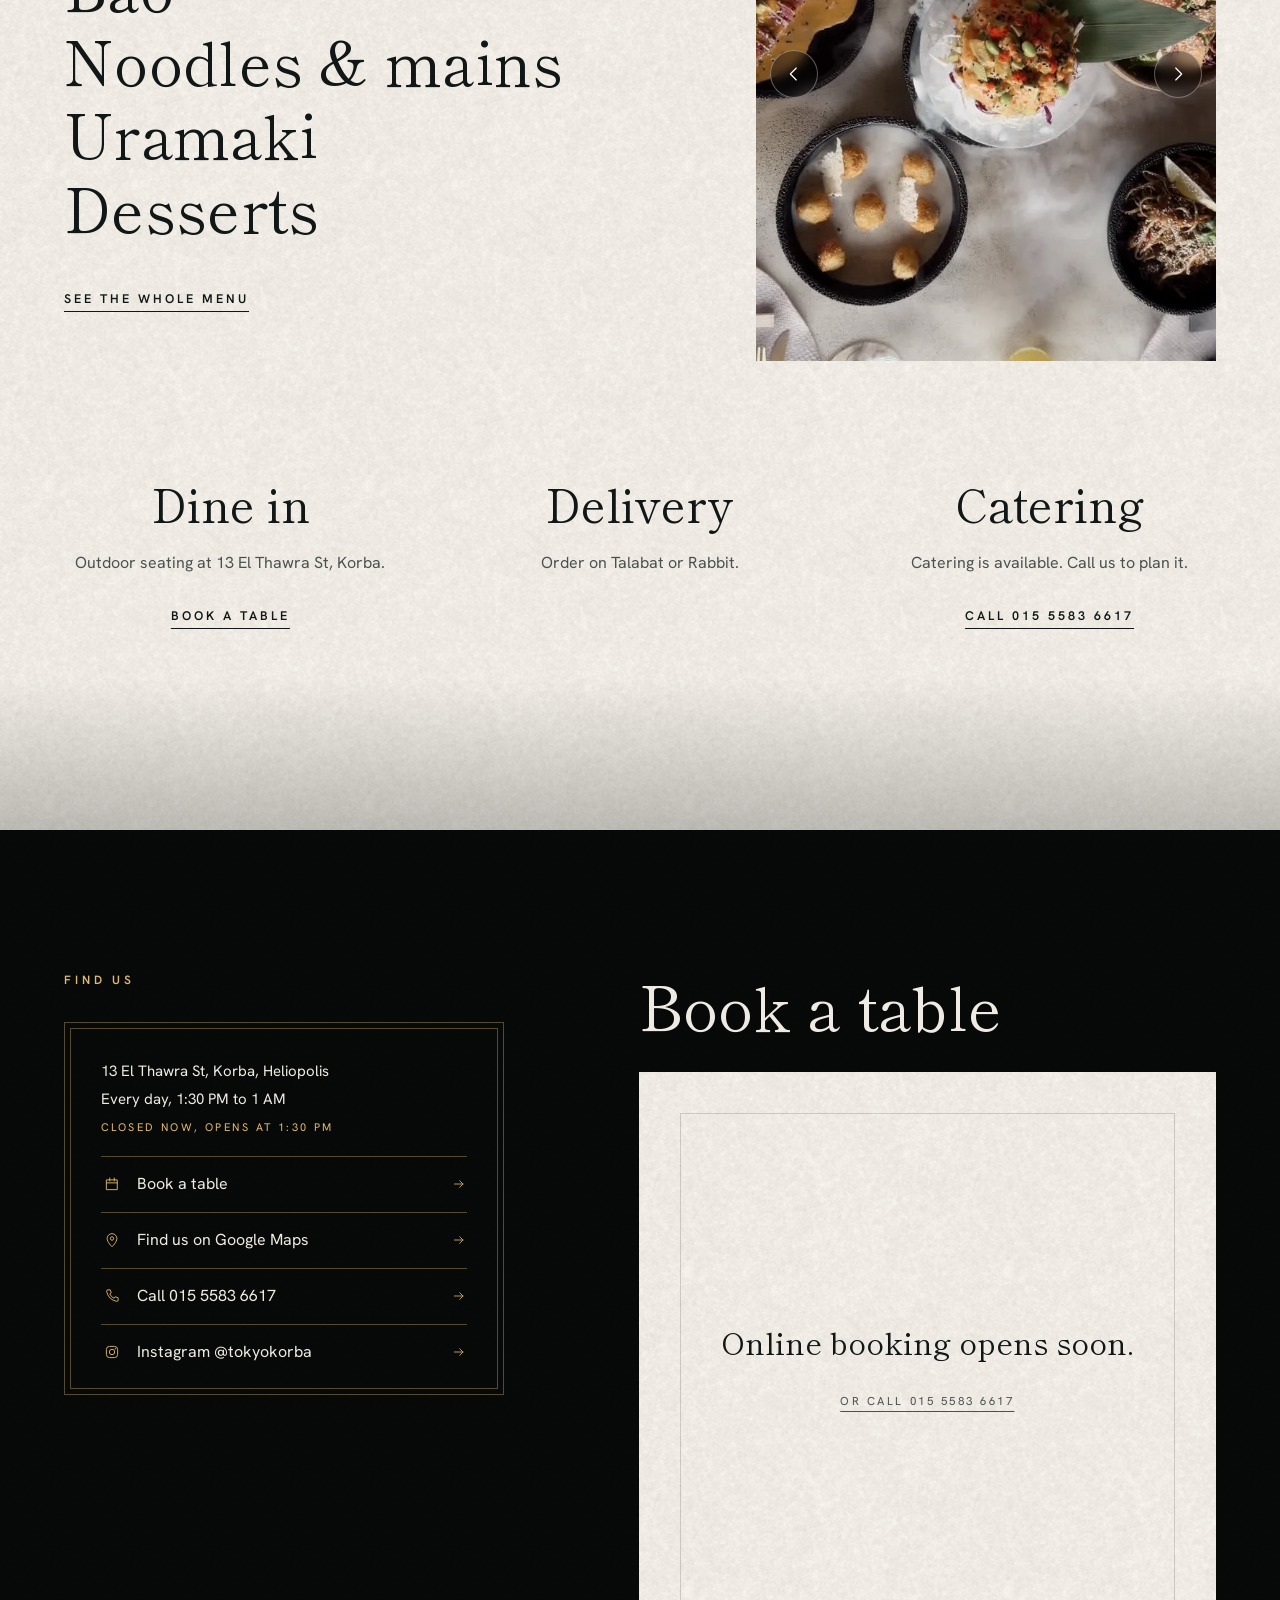
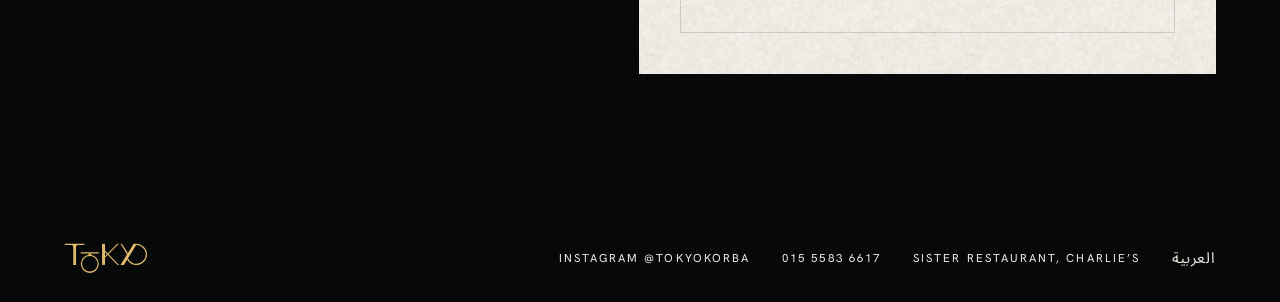
==== commit fdd81fae: "Centre the three ways Co-Authored-By: Claude Opus 5.5 <noreply@anthropic.com> Claude-Session: https:" ====
--- a/index.html
+++ b/index.html
@@ -19,9 +19,9 @@
 <link rel="preload" as="image" href="img/hero.webp" type="image/webp" fetchpriority="high">
 <style>html.fl body{opacity:0}body{transition:opacity .25s ease}</style>
 <script>(function(){var d=document.documentElement;d.classList.add("js","fl");var done=false;function go(){if(done)return;done=true;d.classList.remove("fl")}document.addEventListener("DOMContentLoaded",function(){if(!document.fonts||!document.fonts.load)return go();Promise.all([document.fonts.load('300 1em "Hanken Grotesk"'),document.fonts.load('600 1em "Hanken Grotesk"'),document.fonts.load('400 1em "Shippori Mincho"')]).then(go,go)});setTimeout(go,1200)})()</script>
-<link rel="stylesheet" href="fonts.css?v=13">
-<link rel="stylesheet" href="site.css?v=13">
-<script src="app.js?v=13" defer></script>
+<link rel="stylesheet" href="fonts.css?v=14">
+<link rel="stylesheet" href="site.css?v=14">
+<script src="app.js?v=14" defer></script>
 </head>
 <body data-open="810" data-close="60">
 <a class="skip" href="#main">Skip to content</a>
--- a/site.css
+++ b/site.css
@@ -419,3 +419,8 @@
 @media (max-width: 700px) { .pv { grid-template-columns: 0 minmax(0, 1fr) 0; padding: 0 12px; } .pv__nav, .pv__nav--p, .pv__nav--n { position: absolute; bottom: 22px; grid-column: auto; } .pv__nav--p { left: calc(50% - 64px); } .pv__nav--n { left: calc(50% + 16px); } .pv__img { max-height: calc(100svh - 210px); } }
 @media (prefers-reduced-motion: reduce) { .pv, .pv__img, .plate__img img { transition: none; } }
 html.pv-open { overflow: hidden; }
+
+/* three ways: centred in their columns, a little closer to the menu */
+.way { text-align: center; display: flex; flex-direction: column; align-items: center; }
+.way p { margin-inline: auto; }
+.ways { margin-top: clamp(80px, 9vw, 140px); }
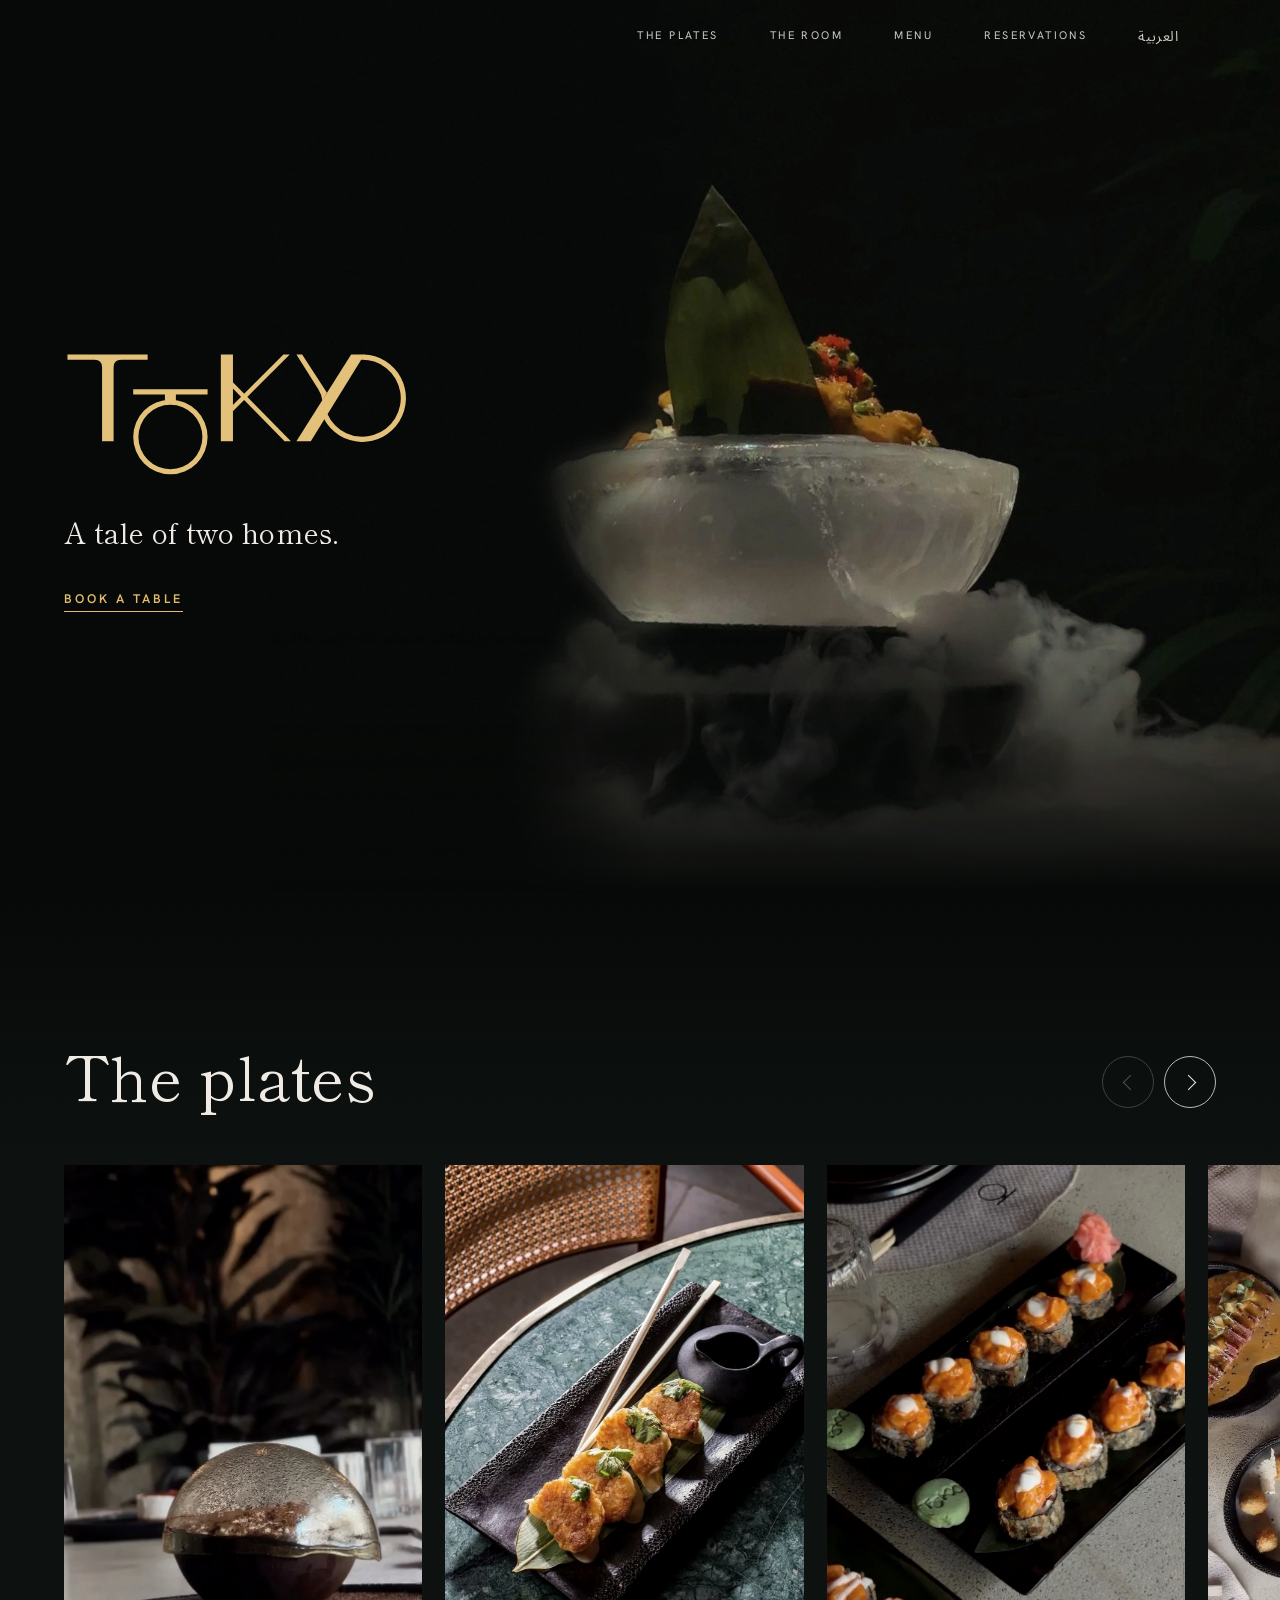
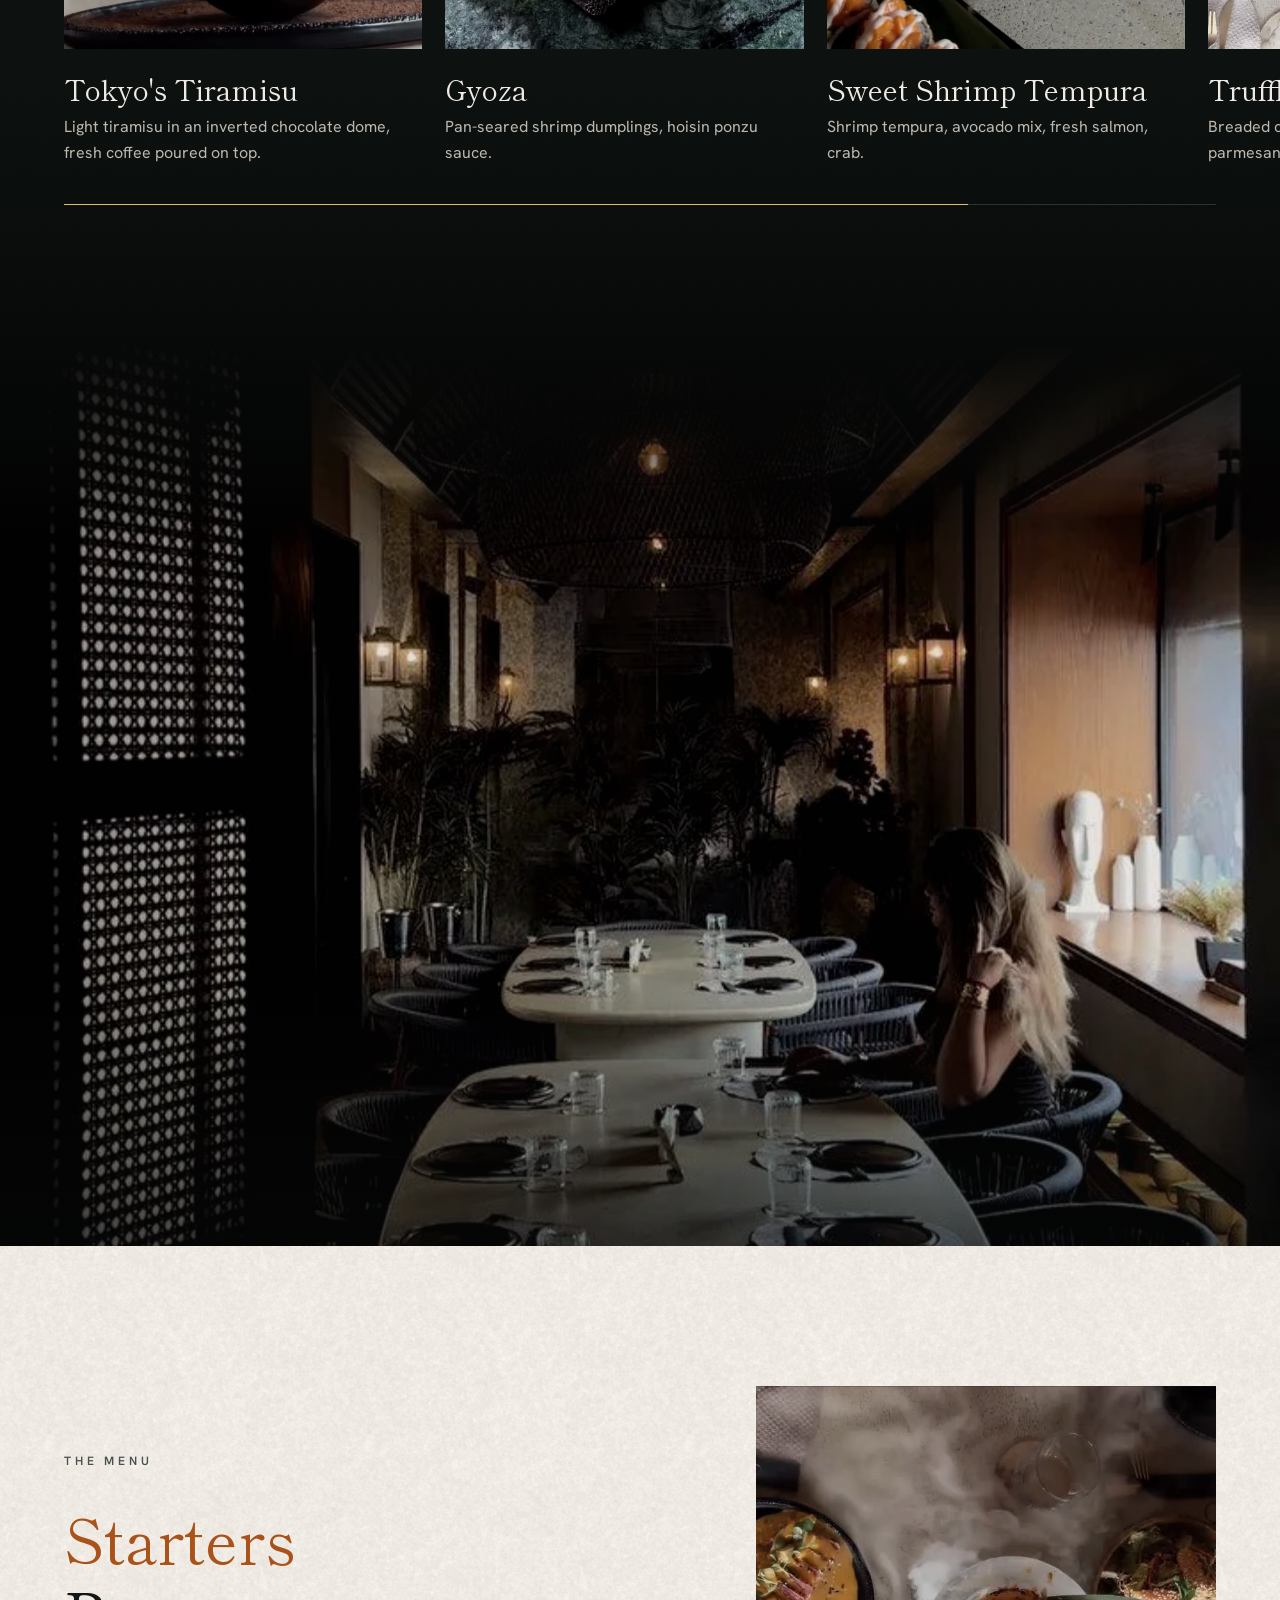
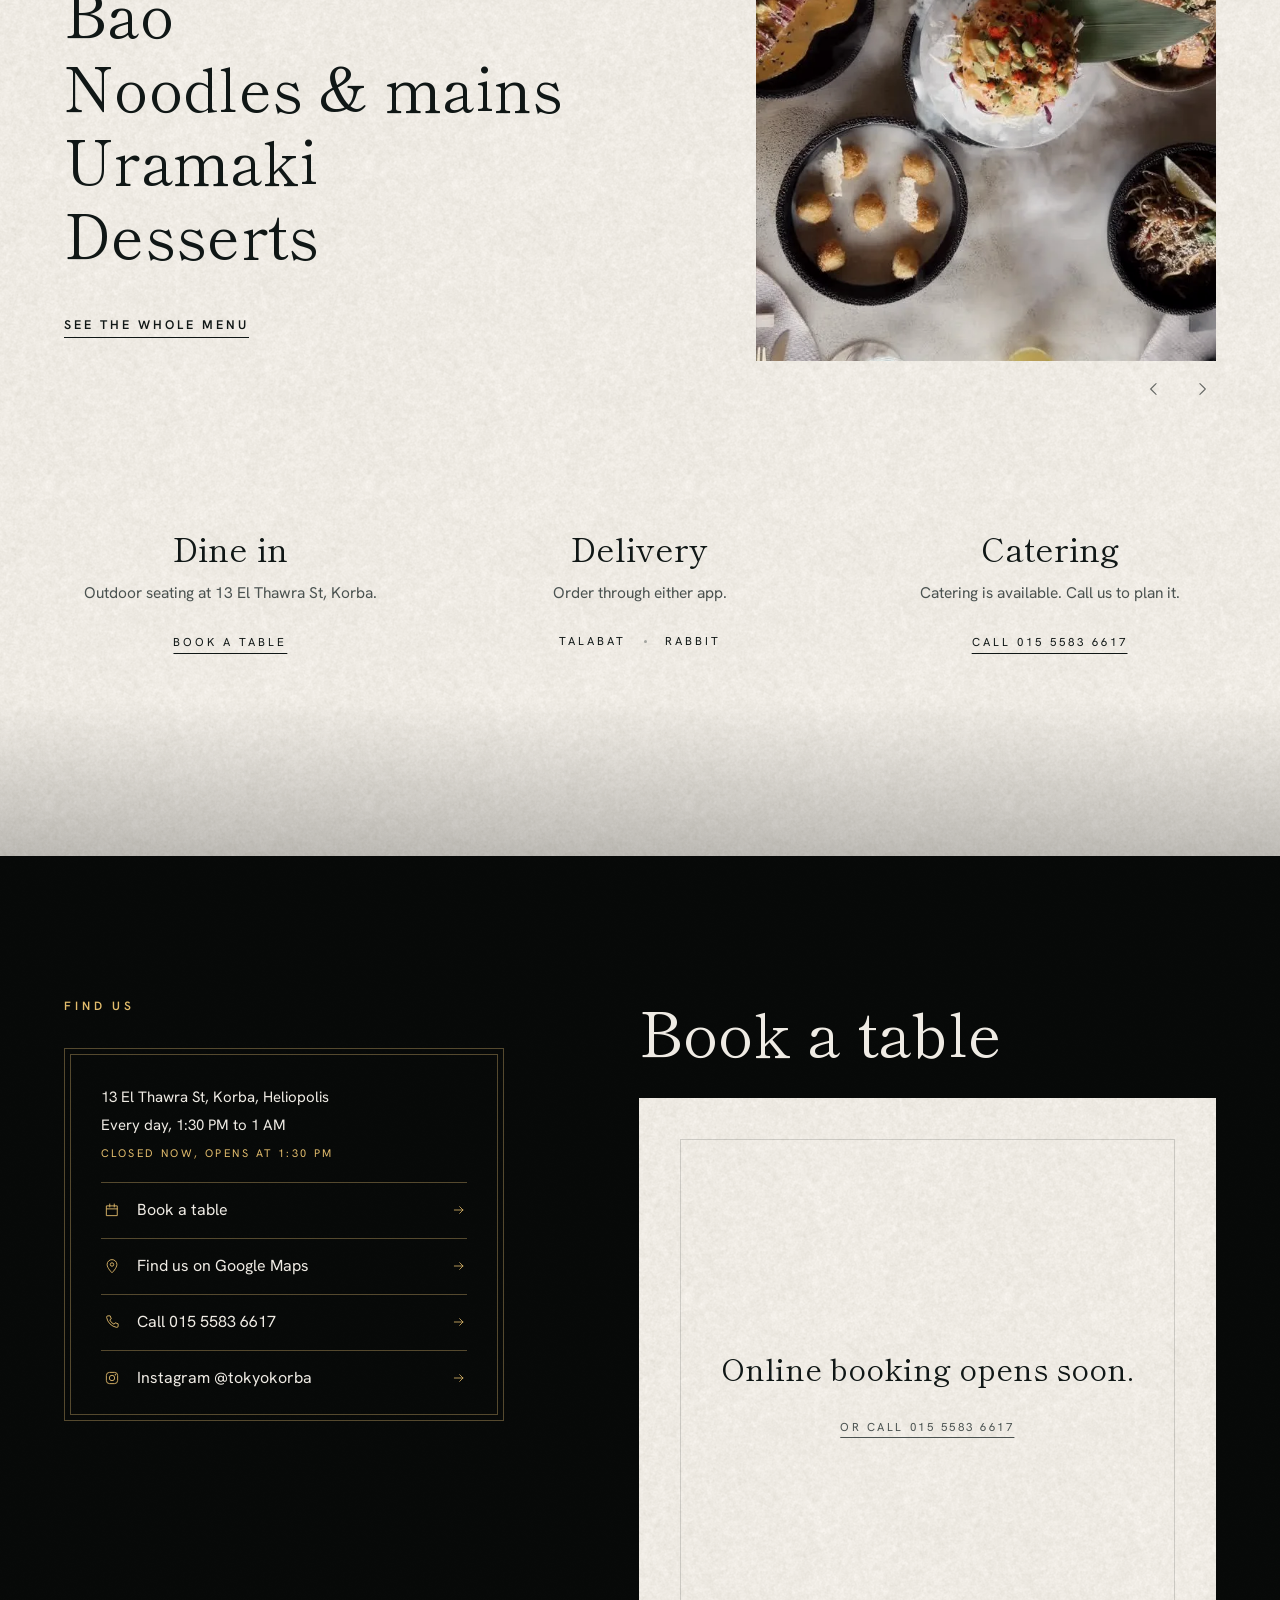
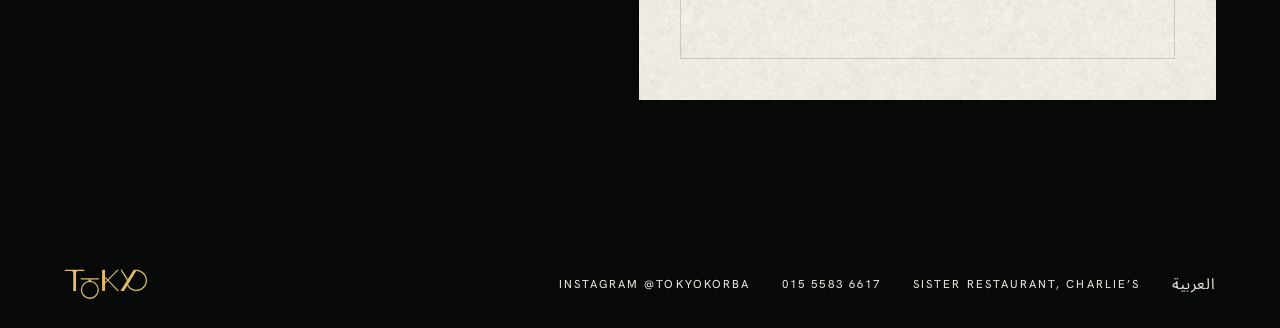
==== commit ee174057: "Fine menu arrows, delivery apps, calmer three ways, clear top bar Co-Authored-By: Claude Opus 5.5 <n" ====
--- a/index.html
+++ b/index.html
@@ -19,9 +19,9 @@
 <link rel="preload" as="image" href="img/hero.webp" type="image/webp" fetchpriority="high">
 <style>html.fl body{opacity:0}body{transition:opacity .25s ease}</style>
 <script>(function(){var d=document.documentElement;d.classList.add("js","fl");var done=false;function go(){if(done)return;done=true;d.classList.remove("fl")}document.addEventListener("DOMContentLoaded",function(){if(!document.fonts||!document.fonts.load)return go();Promise.all([document.fonts.load('300 1em "Hanken Grotesk"'),document.fonts.load('600 1em "Hanken Grotesk"'),document.fonts.load('400 1em "Shippori Mincho"')]).then(go,go)});setTimeout(go,1200)})()</script>
-<link rel="stylesheet" href="fonts.css?v=14">
-<link rel="stylesheet" href="site.css?v=14">
-<script src="app.js?v=14" defer></script>
+<link rel="stylesheet" href="fonts.css?v=16">
+<link rel="stylesheet" href="site.css?v=16">
+<script src="app.js?v=16" defer></script>
 </head>
 <body data-open="810" data-close="60">
 <a class="skip" href="#main">Skip to content</a>
@@ -77,7 +77,7 @@
 <section class="ways" aria-labelledby="ways-h">
 <h2 class="sr" id="ways-h">Dine in, delivery and catering</h2>
 <div class="way rv"><h3>Dine in</h3><p>Outdoor seating at 13 El Thawra St, Korba.</p><a class="link" href="#reservation">Book a table</a></div>
-<div class="way rv" style="--d:.12s"><h3>Delivery</h3><p>Order on Talabat or Rabbit.</p></div>
+<div class="way rv" style="--d:.12s"><h3>Delivery</h3><p>Order through either app.</p><p class="way__apps"><a class="link js-app" data-href="" href="#">Talabat</a><span class="way__dot" aria-hidden="true"></span><a class="link js-app" data-href="" href="#">Rabbit</a></p></div>
 <div class="way rv" style="--d:.24s"><h3>Catering</h3><p>Catering is available. Call us to plan it.</p><a class="link" href="tel:+201555836617">Call 015 5583 6617</a></div>
 </section>
 </div>
--- a/site.css
+++ b/site.css
@@ -424,3 +424,40 @@
 .way { text-align: center; display: flex; flex-direction: column; align-items: center; }
 .way p { margin-inline: auto; }
 .ways { margin-top: clamp(80px, 9vw, 140px); }
+
+/* ---------- light glass over paper ---------- */
+.hdr__nav a, .ar, .hdr__book, .hdr__burger i, .hdr__brand img { transition: color .45s var(--ease), background-color .45s var(--ease), filter .45s var(--ease), opacity .45s var(--ease); }
+html.js .hdr.is-glass.on-light { background: rgba(239, 235, 228, .72); }
+.hdr.is-glass.on-light .hdr__nav a, .hdr.is-glass.on-light .ar, .hdr.is-glass.on-light .hdr__book { color: #16130f; opacity: 1; }
+.hdr.is-glass.on-light .hdr__burger i { background: #16130f; }
+.hdr.is-glass.on-light .hdr__brand img { filter: brightness(.62) saturate(1.3); }
+
+/* ---------- menu photo arrows: off the photo, two fine chevrons under it ---------- */
+.mindex__photo { overflow: visible; margin-bottom: 52px; }
+.mindex__photo img { clip-path: inset(0); }
+.mindex__arrow { top: auto; bottom: -50px; margin-top: 0; width: 44px; height: 44px; border: 0; border-radius: 0; background: none; color: var(--ink); -webkit-backdrop-filter: none; backdrop-filter: none; opacity: .62; }
+.mindex__arrow svg { width: 20px; height: 20px; }
+.mindex__arrow--prev { left: auto; right: 40px; }
+.mindex__arrow--next { right: -8px; }
+.mindex__arrow:hover { background: none; opacity: 1; }
+.mindex__arrow:focus-visible { outline: 1px solid var(--ink); outline-offset: 0; }
+
+/* ---------- three ways: calmer proportions, same rhythm in each ---------- */
+.way h3 { font-size: clamp(30px, 2.6vw, 40px); margin-bottom: 12px; }
+.way p { font-size: 15.5px; }
+.way .link, .way__apps { margin-top: 14px; }
+.way .link { font-size: 11.5px; letter-spacing: .26em; font-weight: 500; text-underline-offset: 7px; }
+.way__apps { display: flex; align-items: center; justify-content: center; gap: 18px; }
+.way__apps .link { margin-top: 0; }
+.way__apps .is-plain { text-decoration: none; }
+.way__dot { width: 3px; height: 3px; border-radius: 50%; background: currentColor; opacity: .45; }
+@media (max-width: 760px) {
+  .ways { gap: 0; }
+  .way { padding: 34px 0; }
+  .way + .way { border-top: 1px solid rgba(20, 17, 13, .12); }
+  .way h3 { font-size: 32px; margin-bottom: 8px; }
+  .way p { max-width: 22em; }
+}
+
+/* top bar: fully clear at all times (Ahmed); text colour still follows the section */
+html.js .hdr.is-glass, html.js .hdr.is-glass.on-light { background: transparent; -webkit-backdrop-filter: none; backdrop-filter: none; }
